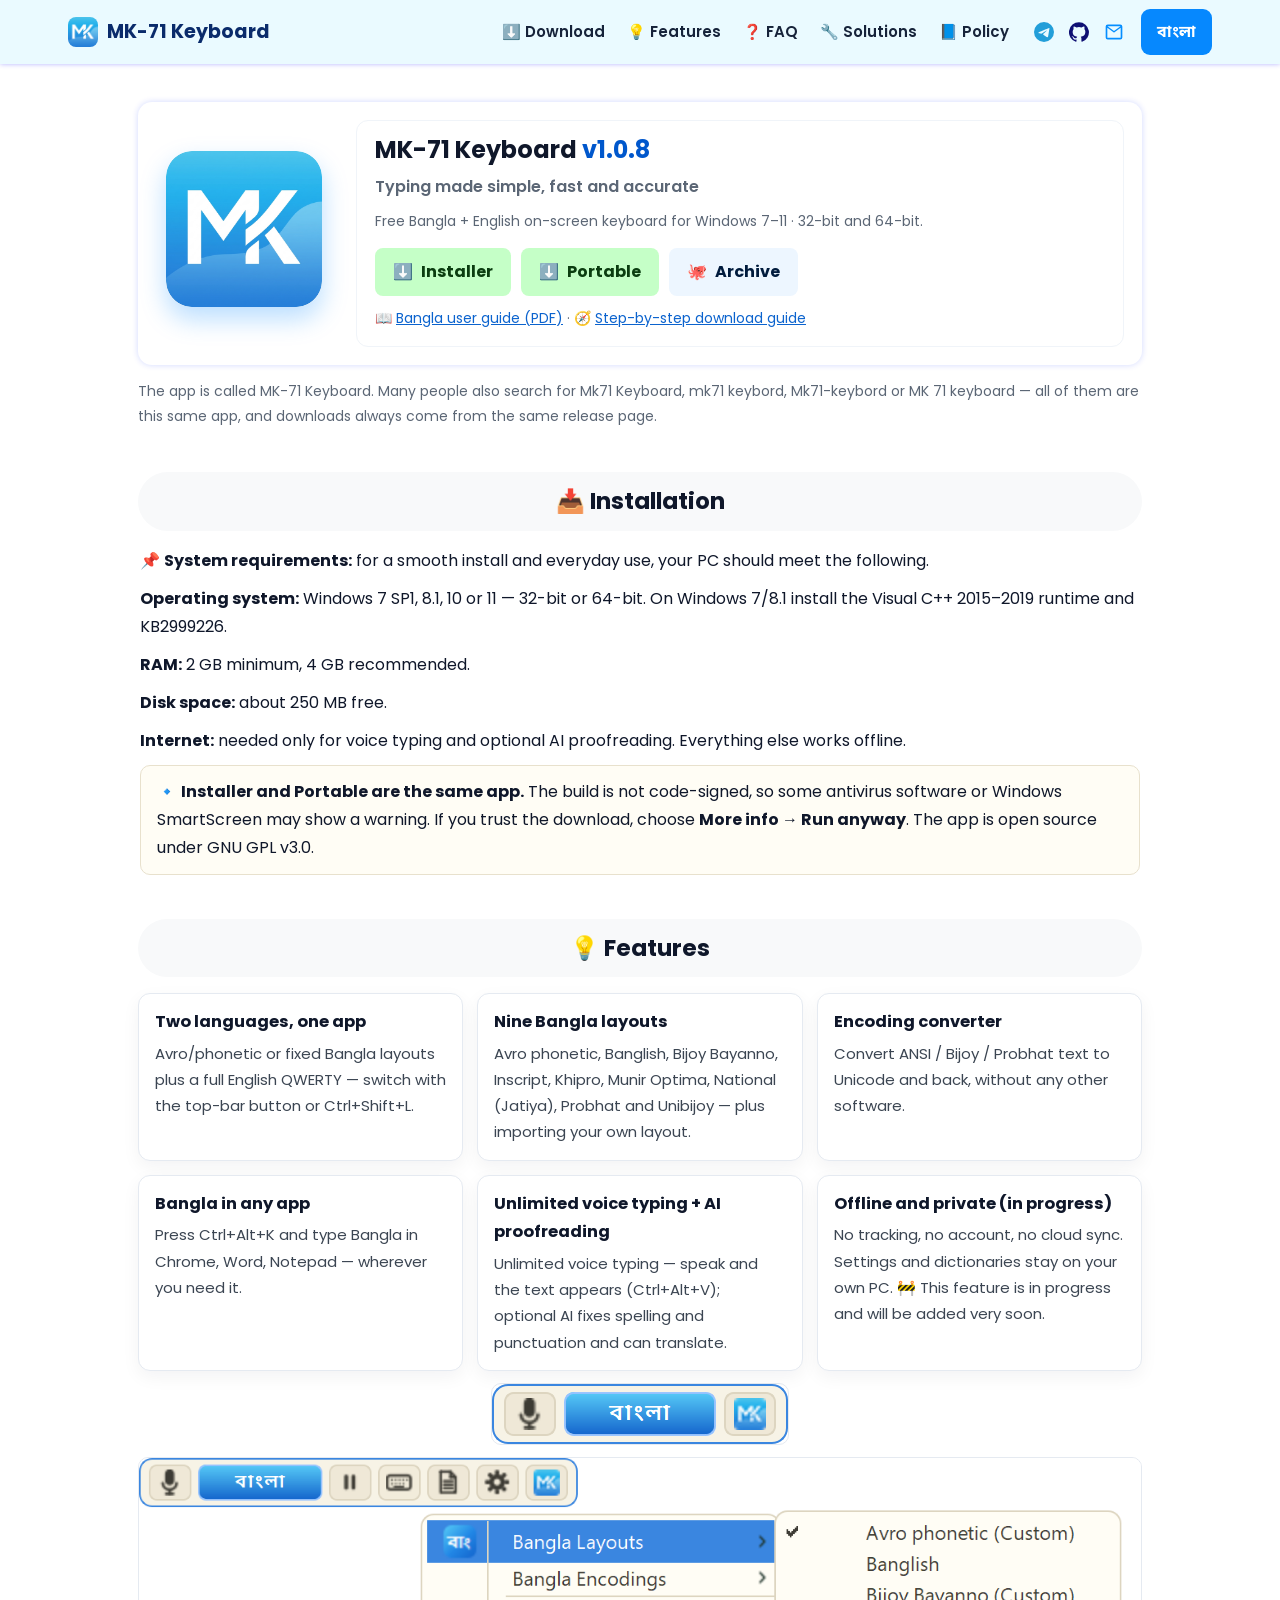
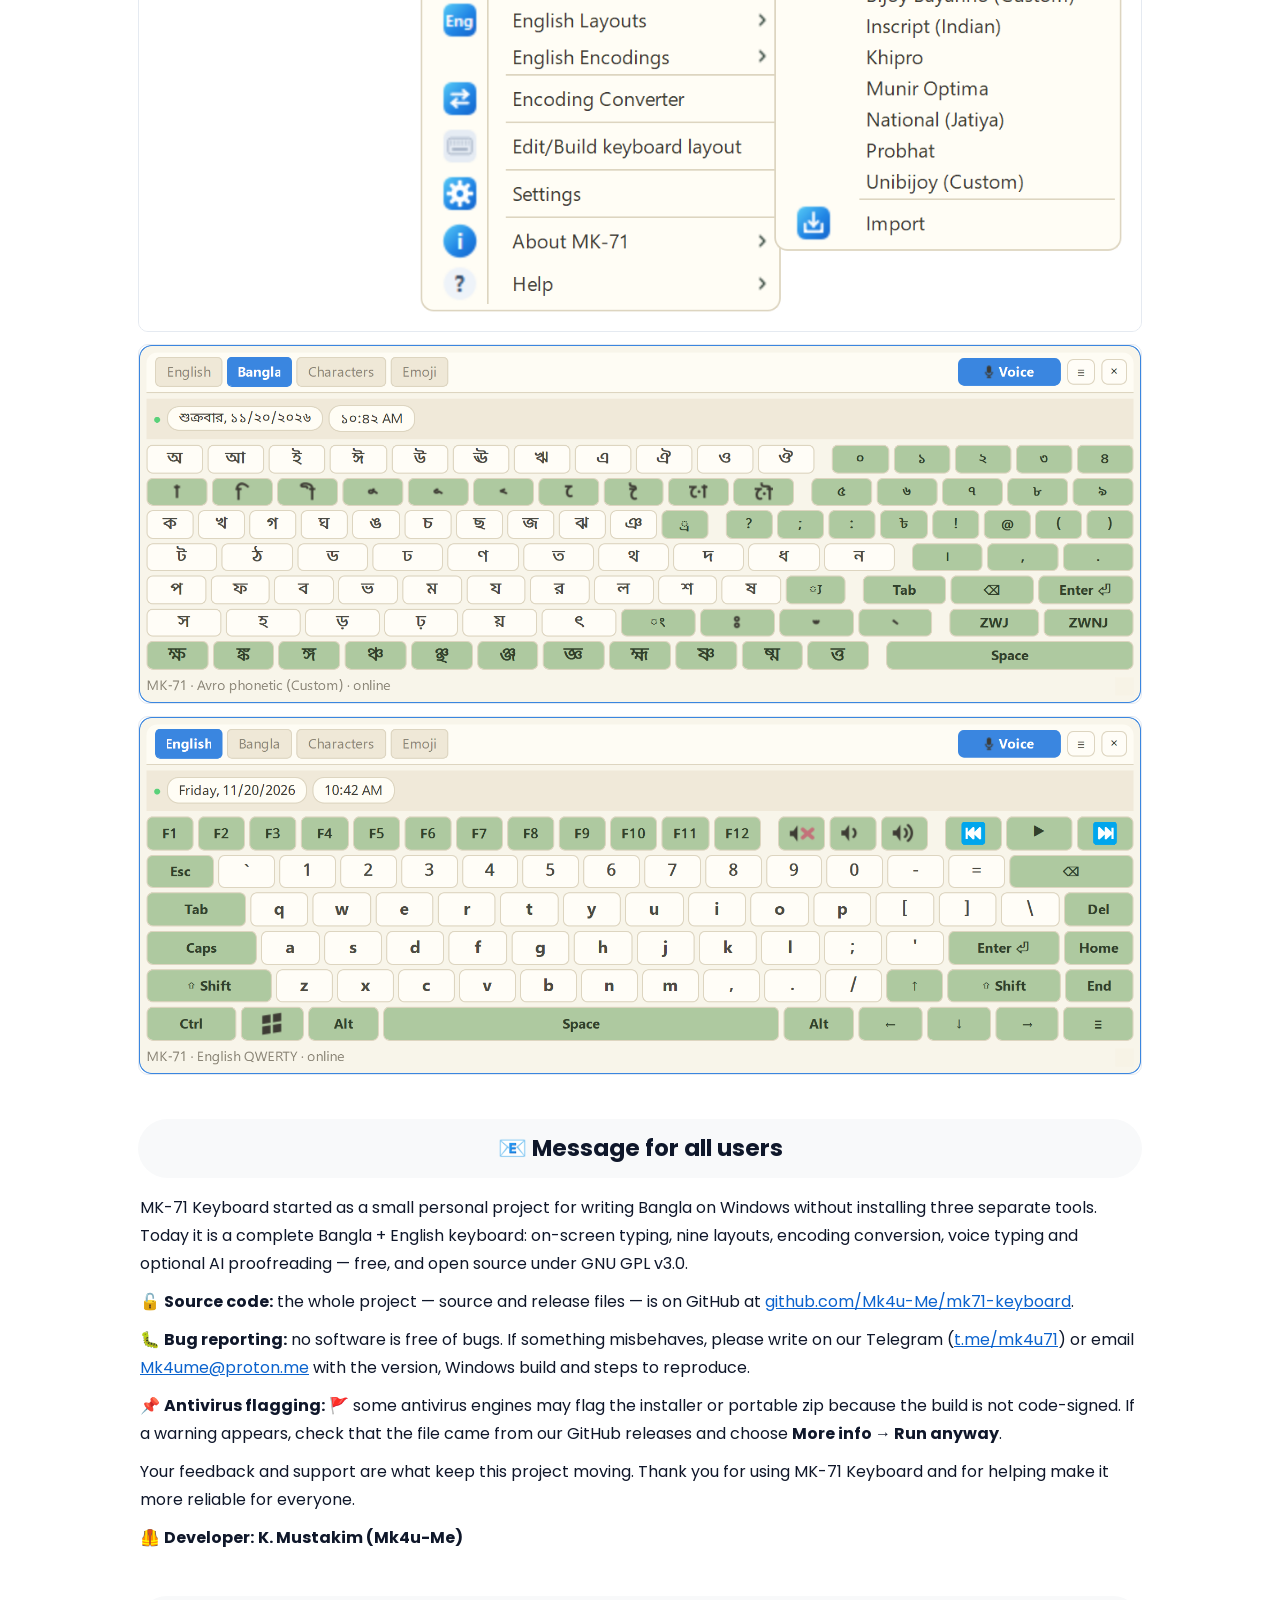
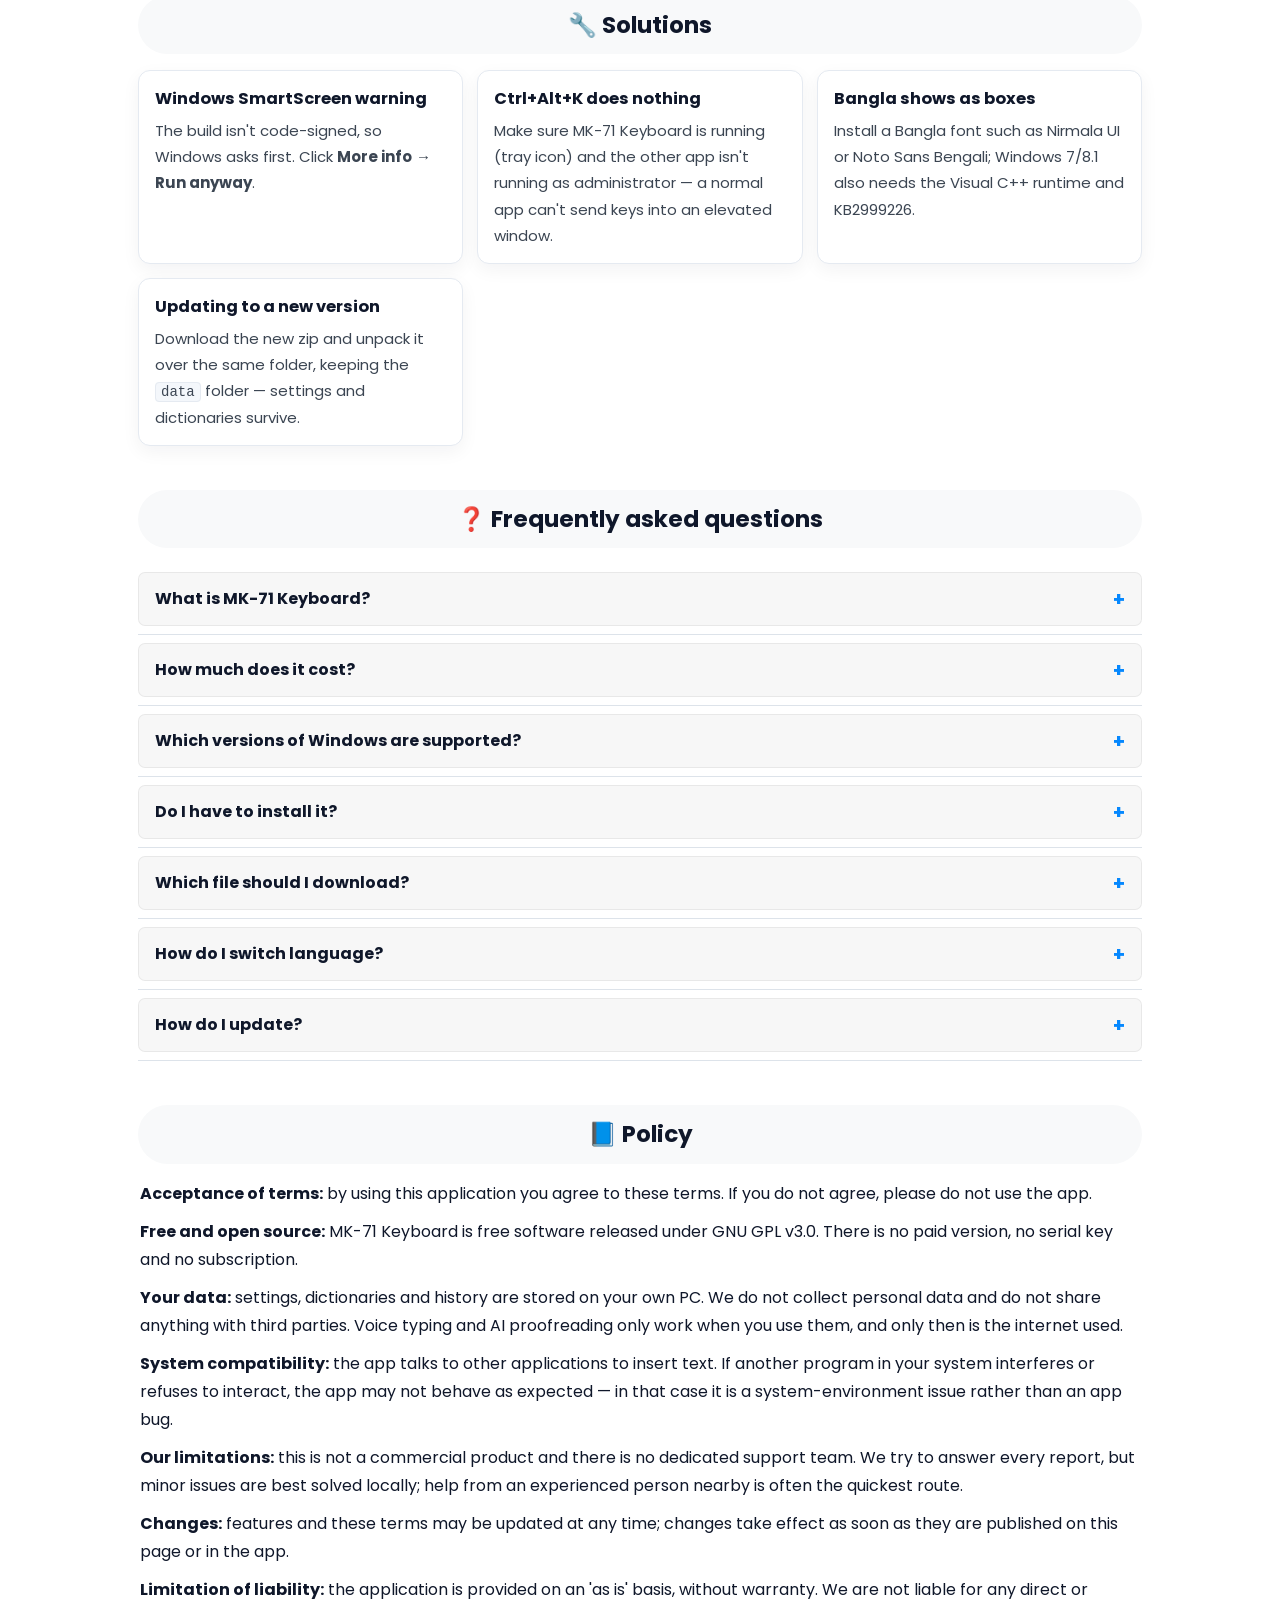
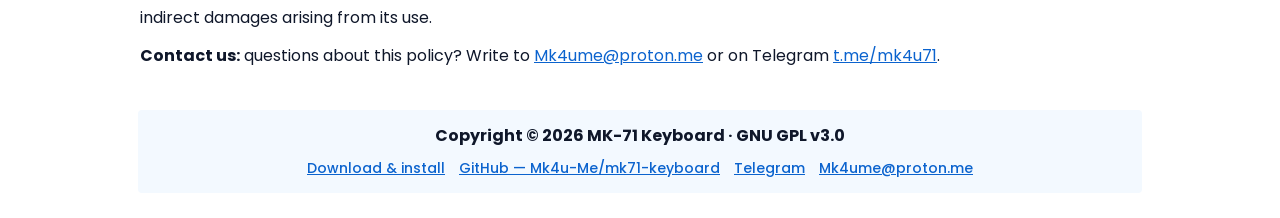
==== docs/index.html @ 76ce0dd8 "Show the slim top bar among the feature screenshots. It is the first thing the app puts on the deskt" ====
<!DOCTYPE html>
<html lang="bn">
<head>
<meta charset="utf-8">
<script>document.documentElement.classList.add("lang-loading");</script>
<meta name="viewport" content="width=device-width, initial-scale=1">
<title>MK-71 Keyboard — বাংলা ও English ভয়েস টাইপিং কিবোর্ড (Windows) | Mk71 Keyboard</title>
<meta name="description" content="MK-71 Keyboard (Mk71 Keyboard / mk71 keyboard) — Windows 7–11-এর জন্য বাংলা ও English অন-স্ক্রিন কিবোর্ড। Avro, বিজয় ৫২, Probhat, Unibijoy লেআউট, এনকোডিং কনভার্টার, ভয়েস টাইপিং ও ঐচ্ছিক AI প্রুফরিডিং। ফ্রি ডাউনলোড (64-bit ও 32-bit)।">
<meta name="keywords" content="MK-71 Keyboard, Mk71 Keyboard, mk71 keyboard, mk71-keybord, Mk71-keybord, mk71 keybord, MK 71 keyboard, বাংলা কিবোর্ড, Bangla keyboard for Windows, Bengali keyboard, Avro keyboard alternative, Bijoy 52, অভ্র কিবোর্ড, বিজয় ৫২, on-screen keyboard, ভয়েস টাইপিং">
<meta name="robots" content="index,follow,max-image-preview:large">
<meta name="google-site-verification" content="6675398ffe9e28ad">
<link rel="canonical" href="https://mk4u-me.github.io/mk71-keyboard/">
<link rel="icon" href="https://mk4u-me.github.io/mk71-keyboard/favicon.ico" sizes="any">
<link rel="icon" type="image/png" sizes="48x48" href="https://mk4u-me.github.io/mk71-keyboard/img/favicon-48.png">
<link rel="icon" type="image/png" sizes="96x96" href="https://mk4u-me.github.io/mk71-keyboard/img/favicon-96.png">
<link rel="icon" type="image/png" sizes="192x192" href="https://mk4u-me.github.io/mk71-keyboard/img/favicon-192.png">
<link rel="apple-touch-icon" href="https://mk4u-me.github.io/mk71-keyboard/img/favicon-192.png">
<meta name="twitter:card" content="summary_large_image">
<meta name="twitter:title" content="MK-71 Keyboard — বাংলা ও English ভয়েস টাইপিং কিবোর্ড (Windows)">
<meta name="twitter:description" content="Windows-এর জন্য ফ্রি বাংলা কিবোর্ড: Avro/বিজয় লেআউট, এনকোডিং কনভার্টার, ভয়েস টাইপিং।">
<meta name="twitter:image" content="https://mk4u-me.github.io/mk71-keyboard/screenshots/keyboard-bangla.png">
<meta property="og:type" content="website">
<meta property="og:site_name" content="MK-71 Keyboard">
<meta property="og:title" content="MK-71 Keyboard — বাংলা ও English ভয়েস টাইপিং কিবোর্ড (Windows)">
<meta property="og:description" content="Windows-এর জন্য বাংলা ও English কিবোর্ড: Avro/বিজয় লেআউট, এনকোডিং কনভার্টার, ভয়েস টাইপিং, AI প্রুফরিডিং। ফ্রি ডাউনলোড।">
<meta property="og:url" content="https://mk4u-me.github.io/mk71-keyboard/">
<meta property="og:image" content="https://mk4u-me.github.io/mk71-keyboard/screenshots/keyboard-bangla.png">
<script type="application/ld+json">
{
  "@context": "https://schema.org",
  "@type": "SoftwareApplication",
  "name": "MK-71 Keyboard",
  "alternateName": ["Mk71 Keyboard", "MK71 Keyboard", "MK 71 Keyboard", "mk71 keyboard", "mk71-keybord", "MK71 কিবোর্ড"],
  "applicationCategory": "UtilitiesApplication",
  "operatingSystem": "Windows 7, Windows 8.1, Windows 10, Windows 11",
  "description": "বাংলা ও English on-screen keyboard for Windows with phonetic and fixed Bangla layouts, encoding converter, voice typing and optional AI proofreading.",
  "url": "https://mk4u-me.github.io/mk71-keyboard/",
  "downloadUrl": "https://github.com/Mk4u-Me/mk71-keyboard/releases/latest",
  "softwareVersion": "1.0.8",
  "offers": { "@type": "Offer", "price": "0", "priceCurrency": "BDT" },
  "publisher": { "@type": "Organization", "name": "MK-71", "url": "https://github.com/Mk4u-Me" },
  "codeRepository": "https://github.com/Mk4u-Me/mk71-keyboard",
  "sameAs": [
    "https://github.com/Mk4u-Me/mk71-keyboard",
    "https://github.com/Mk4u-Me",
    "https://t.me/mk4u71"
  ],
  "screenshot": "https://mk4u-me.github.io/mk71-keyboard/screenshots/keyboard-bangla.png"
}
</script>
<script type="application/ld+json">
{
  "@context": "https://schema.org",
  "@type": "FAQPage",
  "mainEntity": [
    {
      "@type": "Question",
      "name": "Mk71 Keyboard কী?",
      "acceptedAnswer": { "@type": "Answer", "text": "Mk71 Keyboard (MK-71 Keyboard) হলো Windows-এর জন্য একটি ফ্রি বাংলা ও English কিবোর্ড অ্যাপ — অন-স্ক্রিন কিবোর্ড, ভয়েস টাইপিং, ANSI/Bijoy এনকোডিং কনভার্টার আর ঐচ্ছিক AI প্রুফরিডিং একসাথে।" }
    },
    {
      "@type": "Question",
      "name": "MK-71 Keyboard কি ফ্রি?",
      "acceptedAnswer": { "@type": "Answer", "text": "হ্যাঁ, সম্পূর্ণ ফ্রি ও ওপেন সোর্স (GNU GPL v3.0)। অ্যাক্টিভেশন, লাইসেন্স কি বা সাবস্ক্রিপশন নেই।" }
    },
    {
      "@type": "Question",
      "name": "কোন Windows-এ চলে?",
      "acceptedAnswer": { "@type": "Answer", "text": "Windows 7 SP1, 8.1, 10 ও 11 — ৩২-বিট ও ৬৪-বিট দুটোতেই।" }
    },
    {
      "@type": "Question",
      "name": "ইনস্টল করতে হবে?",
      "acceptedAnswer": { "@type": "Answer", "text": "না। পোর্টেবল জিপ আনজিপ করে MK-71 Keyboard.exe চালালেই হয়; চাইলে ইনস্টলারও আছে।" }
    },
    {
      "@type": "Question",
      "name": "কোন ফাইল নামাবো?",
      "acceptedAnswer": { "@type": "Answer", "text": "৬৪-বিট Windows-এর জন্য Windows_x64_Portable.zip, পুরোনো ৩২-বিট Windows 7/8.1-এর জন্য Windows_x32_Portable.zip। সেটআপ উইজার্ড চাইলে Windows_x64_Installer.zip বা Windows_x32_Installer.zip।" }
    },
    {
      "@type": "Question",
      "name": "ভাষা কীভাবে বদলাবো?",
      "acceptedAnswer": { "@type": "Answer", "text": "টপ বারের বাংলা/English বাটন, অথবা Ctrl+Shift+L। অন্য যেকোনো অ্যাপে বাংলা লিখতে Ctrl+Alt+K।" }
    }
  ]
}
</script>
<link rel="preconnect" href="https://fonts.googleapis.com">
<link rel="preconnect" href="https://fonts.gstatic.com" crossorigin>
<link href="https://fonts.googleapis.com/css2?family=Poppins:wght@400;500;600;700&family=Noto+Sans+Bengali:wght@400;600;700&display=swap" rel="stylesheet">
<link rel="stylesheet" href="style.css">
</head>
<body>

<nav class="nav">
  <div class="bar">
    <a class="brand" href="index.html"><img src="img/icon.png" alt="MK-71 Keyboard" width="30" height="30"><strong>MK-71 Keyboard</strong></a>
    <button class="nav-toggle" id="navToggle" type="button" aria-label="মেনু" aria-controls="navLinks" aria-expanded="false">
      <svg viewBox="0 0 24 24" aria-hidden="true"><path d="M3 6h18v2H3V6zm0 5h18v2H3v-2zm0 5h18v2H3v-2z"/></svg>
    </button>
    <ul class="nav-links" id="navLinks">
      <li><a href="download.html" data-en="⬇️ Download">⬇️ ডাউনলোড</a></li>
      <li><a href="#features" data-en="💡 Features">💡 ফিচার</a></li>
      <li><a href="#faq" data-en="❓ FAQ">❓ প্রশ্ন</a></li>
      <li><a href="#solutions" data-en="🔧 Solutions">🔧 সমাধান</a></li>
      <li><a href="#policy" data-en="📘 Policy">📘 নীতি</a></li>
      <li class="socials">
        <a href="https://t.me/mk4u71" target="_blank" rel="noopener" aria-label="Telegram" title="Telegram"><svg viewBox="0 0 24 24" style="fill:#229ED9" aria-hidden="true"><path d="M12 0a12 12 0 1 0 0 24 12 12 0 0 0 0-24zm5.9 7.2c.1 0 .3 0 .5.2.2.1.2.3.2.5l-.2.5-1.4 8.6c-.2.9-.5 1.2-.8 1.2-.7.1-1.2-.5-1.9-.9-1.1-.7-1.7-1.1-2.7-1.8-1.2-.8-.4-1.2.3-1.9.2-.2 3.2-3 3.3-3.2v-.2c0-.1-.2-.1-.2 0-.1 0-1.8 1.1-5.1 3.3-.5.3-.9.5-1.3.5-.4 0-1.3-.2-1.9-.4-.8-.2-1.4-.4-1.3-.8 0-.2.3-.4.9-.7 3.5-1.5 5.8-2.5 7-3 3.3-1.4 4-1.6 4.5-1.6z"/></svg></a>
        <a href="https://github.com/Mk4u-Me/mk71-keyboard" target="_blank" rel="noopener" aria-label="GitHub" title="GitHub"><svg viewBox="0 0 24 24" style="fill:#0e0f73" aria-hidden="true"><path d="M12 .3a12 12 0 0 0-3.8 23.4c.6.1.8-.3.8-.6v-2c-3.3.7-4-1.6-4-1.6-.5-1.4-1.3-1.8-1.3-1.8-1.1-.7.1-.7.1-.7 1.2.1 1.8 1.2 1.8 1.2 1.1 1.8 2.8 1.3 3.5 1 .1-.8.4-1.3.8-1.6-2.7-.3-5.5-1.3-5.5-5.9 0-1.3.5-2.4 1.2-3.2-.1-.3-.5-1.5.1-3.2 0 0 1-.3 3.3 1.2a11.5 11.5 0 0 1 6 0c2.3-1.5 3.3-1.2 3.3-1.2.6 1.7.2 2.9.1 3.2.8.8 1.2 1.9 1.2 3.2 0 4.6-2.8 5.6-5.5 5.9.4.4.8 1.1.8 2.2v3.3c0 .3.2.7.8.6A12 12 0 0 0 12 .3z"/></svg></a>
        <a href="mailto:Mk4ume@proton.me" aria-label="Email" title="Email"><svg viewBox="0 0 24 24" style="fill:#068eff" aria-hidden="true"><path d="M2 5.5A2.5 2.5 0 0 1 4.5 3h15A2.5 2.5 0 0 1 22 5.5v13a2.5 2.5 0 0 1-2.5 2.5h-15A2.5 2.5 0 0 1 2 18.5v-13zm2.2-.5 7.8 5.8L19.8 5H4.2zM20 6.9l-7.4 5.5a1 1 0 0 1-1.2 0L4 6.9v11.6c0 .3.2.5.5.5h15c.3 0 .5-.2.5-.5V6.9z"/></svg></a>
      </li>
      <li><button class="pill" id="langBtn" type="button">English</button></li>
    </ul>
  </div>
</nav>

<main class="wrap">

  <section class="hero">
    <div class="hero-logo">
      <a href="MK-71%20Keyboard%20-%20User%20Guide.pdf" target="_blank" rel="noopener" title="বাংলা ইউজার গাইড (PDF)">
        <img src="img/icon.png" alt="MK-71 Keyboard আইকন" width="156" height="156">
      </a>
    </div>
    <div class="card">
      <h1>MK-71 Keyboard <span class="ver">v1.0.8</span></h1>
      <p class="tagline" data-en="Typing made simple, fast and accurate">টাইপিং হোক সহজ, দ্রুত আর নির্ভুল</p>
      <p class="mini" data-en="Free Bangla + English on-screen keyboard for Windows 7–11 · 32-bit and 64-bit.">Windows ৭–১১-এর জন্য ফ্রি বাংলা + English অন-স্ক্রিন কিবোর্ড · ৩২ ও ৬৪-বিট।</p>
      <div class="btns">
        <button class="btn btn-installer" type="button" data-open-modal>⬇️ <strong>Installer</strong></button>
        <button class="btn btn-installer" type="button" data-open-modal>⬇️ <strong>Portable</strong></button>
        <a class="btn btn-blue" href="https://github.com/Mk4u-Me/mk71-keyboard/releases" target="_blank" rel="noopener">🐙 <strong>Archive</strong></a>
      </div>
      <p class="mini" data-en="📖 <a href='MK-71%20Keyboard%20-%20User%20Guide.pdf' target='_blank' rel='noopener'>Bangla user guide (PDF)</a> · 🧭 <a href='download.html'>Step-by-step download guide</a>">📖 <a href="MK-71%20Keyboard%20-%20User%20Guide.pdf" target="_blank" rel="noopener">বাংলা ইউজার গাইড (PDF)</a> · 🧭 <a href="download.html">ধাপে ধাপে ডাউনলোড গাইড</a></p>
    </div>
  </section>

  <p class="mini" style="margin-top:14px" data-en="The app is called MK-71 Keyboard. Many people also search for Mk71 Keyboard, mk71 keybord, Mk71-keybord or MK 71 keyboard — all of them are this same app, and downloads always come from the same release page.">অ্যাপটির পুরো নাম <b>MK-71 Keyboard</b>। অনেকে এটাকে <b>Mk71 Keyboard</b>, <b>mk71 keybord</b>, <b>Mk71-keybord</b> বা <b>MK 71 keyboard</b> লিখেও খোঁজেন — সবগুলোই এই একই অ্যাপ, আর ডাউনলোড সবসময় একই রিলিজ পেজ থেকে হয়।</p>

  <h2 class="sec" id="installation" data-en="📥 Installation">📥 ইনস্টলেশন</h2>
  <div class="body-box">
    <p data-en="📌 <b>System requirements:</b> for a smooth install and everyday use, your PC should meet the following."><b>📌 সিস্টেম চাহিদা:</b> ইনস্টল ও নিত্যদিনের ব্যবহার নির্বিঘ্ন হতে হলে আপনার পিসিতে নিচের বিষয়গুলো থাকা দরকার।</p>
    <p data-en="<b>Operating system:</b> Windows 7 SP1, 8.1, 10 or 11 — 32-bit or 64-bit. On Windows 7/8.1 install the Visual C++ 2015–2019 runtime and KB2999226."><b>অপারেটিং সিস্টেম:</b> Windows 7 SP1, 8.1, 10 বা 11 — ৩২-বিট বা ৬৪-বিট। Windows 7/8.1-এ Visual C++ 2015–2019 runtime আর KB2999226 ইনস্টল থাকতে হবে।</p>
    <p data-en="<b>RAM:</b> 2 GB minimum, 4 GB recommended."><b>র‍্যাম:</b> ন্যূনতম ২ GB, ৪ GB হলে আরও ভালো।</p>
    <p data-en="<b>Disk space:</b> about 250 MB free."><b>ডিস্ক স্পেস:</b> প্রায় ২৫০ MB ফাঁকা জায়গা।</p>
    <p data-en="<b>Internet:</b> needed only for voice typing and optional AI proofreading. Everything else works offline."><b>ইন্টারনেট:</b> শুধু ভয়েস টাইপিং আর ঐচ্ছিক AI প্রুফরিডিং-এ লাগে। বাকি সব ফিচার অফলাইনেই চলে।</p>
    <p class="note" data-en="🔹 <b>Installer and Portable are the same app.</b> The build is not code-signed, so some antivirus software or Windows SmartScreen may show a warning. If you trust the download, choose <b>More info → Run anyway</b>. The app is open source under GNU GPL v3.0.">🔹 <b>ইনস্টলার আর পোর্টেবল — দুটোই একই অ্যাপ।</b> বিল্ডটি কোড-সাইন করা নয়, তাই কিছু অ্যান্টিভাইরাস বা Windows SmartScreen সতর্কতা দেখাতে পারে। ফাইলটি বিশ্বাসযোগ্য মনে হলে <b>More info → Run anyway</b> চাপুন। অ্যাপটি GNU GPL v3.0 লাইসেন্সে ওপেন সোর্স।</p>
  </div>

  <h2 class="sec" id="features" data-en="💡 Features">💡 ফিচার</h2>
  <div class="grid">
    <div class="tile">
      <h3 data-en="Two languages, one app">দুটো ভাষা, এক অ্যাপ</h3>
      <p data-en="Avro/phonetic or fixed Bangla layouts plus a full English QWERTY — switch with the top-bar button or Ctrl+Shift+L.">Avro/ফোনেটিক বা ফিক্সড বাংলা লেআউট, সাথে পূর্ণ English QWERTY — টপ বারের বাটন বা Ctrl+Shift+L দিয়ে বদলান।</p>
    </div>
    <div class="tile">
      <h3 data-en="Nine Bangla layouts">৯টি বাংলা লেআউট</h3>
      <p data-en="Avro phonetic, Banglish, Bijoy Bayanno, Inscript, Khipro, Munir Optima, National (Jatiya), Probhat and Unibijoy — plus importing your own layout.">Avro phonetic, Banglish, Bijoy Bayanno, Inscript, Khipro, Munir Optima, National (Jatiya), Probhat ও Unibijoy — সাথে নিজের লেআউট Import করার সুবিধা।</p>
    </div>
    <div class="tile">
      <h3 data-en="Encoding converter">এনকোডিং কনভার্টার</h3>
      <p data-en="Convert ANSI / Bijoy / Probhat text to Unicode and back, without any other software.">ANSI / Bijoy / Probhat লেখা Unicode-এ আর Unicode থেকে ফিরিয়ে — আলাদা কোনো সফটওয়্যার ছাড়াই।</p>
    </div>
    <div class="tile">
      <h3 data-en="Bangla in any app">অন্য অ্যাপেও বাংলা</h3>
      <p data-en="Press Ctrl+Alt+K and type Bangla in Chrome, Word, Notepad — wherever you need it.">Ctrl+Alt+K চেপে Chrome, Word, Notepad — যেখানে দরকার সেখানেই বাংলা লিখুন।</p>
    </div>
    <div class="tile">
      <h3 data-en="Unlimited voice typing + AI proofreading">আনলিমিটেড ভয়েস টাইপিং + AI প্রুফরিডিং</h3>
      <p data-en="Unlimited voice typing — speak and the text appears (Ctrl+Alt+V); optional AI fixes spelling and punctuation and can translate.">আনলিমিটেড ভয়েস টাইপিং — মাইকে বলুন, লেখা বসে যাবে (Ctrl+Alt+V); ঐচ্ছিক AI বানান-যতিচিহ্ন ঠিক করে, অনুবাদও করতে পারে।</p>
    </div>
    <div class="tile">
      <h3 data-en="Offline and private (in progress)">অফলাইন ও প্রাইভেট <span class="soon">কাজ চলছে</span></h3>
      <p data-en="No tracking, no account, no cloud sync. Settings and dictionaries stay on your own PC. 🚧 This feature is in progress and will be added very soon.">কোনো ট্র্যাকিং, অ্যাকাউন্ট বা ক্লাউড সিঙ্ক নেই। সেটিংস আর অভিধান আপনার নিজের পিসিতেই থাকে। 🚧 কাজ চলছে — ফিচারটি খুব শীঘ্রই যোগ করা হবে।</p>
    </div>
  </div>

  <div class="shots">
    <img src="screenshots/topbar.png" alt="MK-71 Keyboard-এর টপ বার — মাইক, বাংলা/English বাটন ও MK আইকন" width="296" height="60">
    <img src="screenshots/layouts-menu.png" alt="MK-71 Keyboard — টপ বার ও বাংলা লেআউট মেনু (Avro, Bijoy Bayanno, Probhat, Unibijoy)" width="1224" height="578">
    <img src="screenshots/keyboard-bangla.png" alt="MK-71 Keyboard — বাংলা কিবোর্ড (Avro phonetic লেআউট)" width="1872" height="668">
    <img src="screenshots/keyboard-english.png" alt="MK-71 Keyboard — English QWERTY কিবোর্ড" width="1872" height="668">
  </div>

  <h2 class="sec" id="message" data-en="📧 Message for all users">📧 সব ব্যবহারকারীর জন্য</h2>
  <div class="body-box">
    <p data-en="MK-71 Keyboard started as a small personal project for writing Bangla on Windows without installing three separate tools. Today it is a complete Bangla + English keyboard: on-screen typing, nine layouts, encoding conversion, voice typing and optional AI proofreading — free, and open source under GNU GPL v3.0.">MK-71 Keyboard শুরু হয়েছিল একটা ছোট ব্যক্তিগত প্রয়াস হিসেবে — Windows-এ বাংলা লেখার জন্য তিনটি আলাদা সফটওয়্যার ইনস্টল না করেই কাজ চালানো যায়। আজ এটি একটি পূর্ণ বাংলা + English কিবোর্ড: অন-স্ক্রিন টাইপিং, ৯টি লেআউট, এনকোডিং কনভার্শন, ভয়েস টাইপিং আর ঐচ্ছিক AI প্রুফরিডিং — সম্পূর্ণ ফ্রি এবং GNU GPL v3.0-এ ওপেন সোর্স।</p>
    <p data-en="🔓 <b>Source code:</b> the whole project — source and release files — is on GitHub at <a href='https://github.com/Mk4u-Me/mk71-keyboard'>github.com/Mk4u-Me/mk71-keyboard</a>.">🔓 <b>সোর্স কোড:</b> পুরো প্রজেক্ট — সোর্স আর রিলিজ ফাইলসহ — GitHub-এ আছে <a href="https://github.com/Mk4u-Me/mk71-keyboard">github.com/Mk4u-Me/mk71-keyboard</a>-এ।</p>
    <p data-en="🐛 <b>Bug reporting:</b> no software is free of bugs. If something misbehaves, please write on our Telegram (<a href='https://t.me/mk4u71'>t.me/mk4u71</a>) or email <a href='mailto:Mk4ume@proton.me'>Mk4ume@proton.me</a> with the version, Windows build and steps to reproduce.">🐛 <b>বাগ রিপোর্ট:</b> কোনো সফটওয়্যারই সম্পূর্ণ ত্রুটিমুক্ত নয়। কোনো সমস্যা হলে Telegram (<a href="https://t.me/mk4u71">t.me/mk4u71</a>) বা <a href="mailto:Mk4ume@proton.me">Mk4ume@proton.me</a>-এ ভרסন, Windows বিল্ড আর কীভাবে সমস্যাটি হচ্ছে লিখে জানান।</p>
    <p data-en="📌 <b>Antivirus flagging:</b> 🚩 some antivirus engines may flag the installer or portable zip because the build is not code-signed. If a warning appears, check that the file came from our GitHub releases and choose <b>More info → Run anyway</b>.">📌 <b>অ্যান্টিভাইরাস সতর্কতা:</b> 🚩 বিল্ডটি কোড-সাইন করা না থাকায় কিছু অ্যান্টিভাইরাস ইনস্টলার বা পোর্টেবল জিপ চিহ্নিত করতে পারে। সতর্কতা এলে ফাইলটি আমাদের GitHub রিলিজ থেকে নেওয়া কিনা দেখে নিন, তারপর <b>More info → Run anyway</b> চাপুন।</p>
    <p data-en="Your feedback and support are what keep this project moving. Thank you for using MK-71 Keyboard and for helping make it more reliable for everyone.">আপনার মতামত আর সমর্থনেই এই প্রজেক্ট এগিয়ে চলে। MK-71 Keyboard ব্যবহার করার জন্য আর এটিকে আরও নির্ভরযোগ্য করতে সাহায্য করার জন্য ধন্যবাদ।</p>
    <p data-en="🦺 <b>Developer:</b> <b>K. Mustakim (Mk4u-Me)</b>">🦺 <b>ডেভেলপার:</b> <b>K. Mustakim (Mk4u-Me)</b></p>
  </div>

  <h2 class="sec" id="solutions" data-en="🔧 Solutions">🔧 সমাধান</h2>
  <div class="grid">
    <div class="tile">
      <h3 data-en="Windows SmartScreen warning">Windows SmartScreen সতর্কতা</h3>
      <p data-en="The build isn't code-signed, so Windows asks first. Click <b>More info</b> → <b>Run anyway</b>.">বিল্ডটি কোড-সাইন করা নয়, তাই Windows আগে জিজ্ঞেস করে। <b>More info</b> → <b>Run anyway</b> চাপুন।</p>
    </div>
    <div class="tile">
      <h3 data-en="Ctrl+Alt+K does nothing">Ctrl+Alt+K কাজ করছে না</h3>
      <p data-en="Make sure MK-71 Keyboard is running (tray icon) and the other app isn't running as administrator — a normal app can't send keys into an elevated window.">MK-71 Keyboard চালু আছে কিনা (ট্রে আইকন) দেখুন, আর অন্য অ্যাপটি administrator হিসেবে চলছে কিনা — সাধারণ অ্যাপ elevated উইন্ডোতে কী পাঠাতে পারে না।</p>
    </div>
    <div class="tile">
      <h3 data-en="Bangla shows as boxes">বাংলা অক্ষর বক্স দেখাচ্ছে</h3>
      <p data-en="Install a Bangla font such as Nirmala UI or Noto Sans Bengali; Windows 7/8.1 also needs the Visual C++ runtime and KB2999226.">Nirmala UI বা Noto Sans Bengali-র মতো বাংলা ফন্ট ইনস্টল করুন; Windows 7/8.1-এ Visual C++ runtime আর KB2999226-ও লাগবে।</p>
    </div>
    <div class="tile">
      <h3 data-en="Updating to a new version">নতুন ভার্সনে আপডেট</h3>
      <p data-en="Download the new zip and unpack it over the same folder, keeping the <code>data</code> folder — settings and dictionaries survive.">নতুন জিপ নামিয়ে একই ফোল্ডারে আনজিপ করুন, তবে <code>data</code> ফোল্ডারটি রাখুন — সেটিংস আর অভিধান হারাবে না।</p>
    </div>
  </div>

  <h2 class="sec" id="faq" data-en="❓ Frequently asked questions">❓ প্রশ্ন ও উত্তর</h2>
  <div class="faq">
    <div class="faq-item">
      <button class="faq-q" type="button" aria-expanded="false" data-en="What is MK-71 Keyboard?">MK-71 Keyboard কী?</button>
      <div class="faq-a"><p data-en="A small Windows app for writing Bangla and English: on-screen keyboard, nine Bangla layouts, encoding converter, voice typing and optional AI proofreading — all in one place.">বাংলা ও English লেখার একটি ছোট Windows অ্যাপ — অন-স্ক্রিন কিবোর্ড, ৯টি বাংলা লেআউট, এনকোডিং কনভার্টার, ভয়েস টাইপিং আর ঐচ্ছিক AI প্রুফরিডিং একসাথে।</p></div>
    </div>
    <div class="faq-item">
      <button class="faq-q" type="button" aria-expanded="false" data-en="How much does it cost?">দাম কত?</button>
      <div class="faq-a"><p data-en="Free. There is no activation, licence key or subscription; the source is published under GNU GPL v3.0.">ফ্রি। কোনো অ্যাক্টিভেশন, লাইসেন্স কি বা সাবস্ক্রিপশন নেই; সোর্স GNU GPL v3.0-এ প্রকাশিত।</p></div>
    </div>
    <div class="faq-item">
      <button class="faq-q" type="button" aria-expanded="false" data-en="Which versions of Windows are supported?">কোন Windows-এ চলে?</button>
      <div class="faq-a"><p data-en="Windows 7 SP1, 8.1, 10 and 11, on both 32-bit and 64-bit.">Windows 7 SP1, 8.1, 10 ও 11 — ৩২-বিট ও ৬৪-বিট দুটোতেই।</p></div>
    </div>
    <div class="faq-item">
      <button class="faq-q" type="button" aria-expanded="false" data-en="Do I have to install it?">ইনস্টল করতে হবে?</button>
      <div class="faq-a"><p data-en="No. Unpack the portable zip and run MK-71 Keyboard.exe — settings stay in that folder, so you can even carry it on a USB drive. An installer with Start Menu and uninstall entries is also available.">না। পোর্টেবল জিপ আনজিপ করে MK-71 Keyboard.exe চালালেই হয় — সেটিংস ওই ফোল্ডারেই থাকে, তাই পেনড্রাইভেও নেওয়া যায়। Start Menu ও Uninstall এন্ট্রিসহ ইনস্টলারও আছে।</p></div>
    </div>
    <div class="faq-item">
      <button class="faq-q" type="button" aria-expanded="false" data-en="Which file should I download?">কোন ফাইল নামাবো?</button>
      <div class="faq-a"><p data-en="64-bit Windows 10/11: <code>Windows_x64_Portable.zip</code>. Old 32-bit Windows 7/8.1: <code>Windows_x32_Portable.zip</code>. If you want a setup wizard, take the matching <code>_Installer.zip</code>.">৬৪-বিট Windows 10/11: <code>Windows_x64_Portable.zip</code>। পুরোনো ৩২-বিট Windows 7/8.1: <code>Windows_x32_Portable.zip</code>। সেটআপ উইজার্ড চাইলে সংশ্লিষ্ট <code>_Installer.zip</code>।</p></div>
    </div>
    <div class="faq-item">
      <button class="faq-q" type="button" aria-expanded="false" data-en="How do I switch language?">ভাষা কীভাবে বদলাবো?</button>
      <div class="faq-a"><p data-en="Use the বাংলা/English button in the top bar, or Ctrl+Shift+L. To write Bangla in another app, press Ctrl+Alt+K.">টপ বারের <b>বাংলা/English</b> বাটন, অথবা <b>Ctrl+Shift+L</b>। অন্য অ্যাপে বাংলা লিখতে <b>Ctrl+Alt+K</b>।</p></div>
    </div>
    <div class="faq-item">
      <button class="faq-q" type="button" aria-expanded="false" data-en="How do I update?">আপডেট কীভাবে?</button>
      <div class="faq-a"><p data-en="Download the new release zip and unpack it into the same folder; because settings live in the <code>data</code> folder, nothing is lost.">নতুন রিলিজের জিপটি নামিয়ে একই ফোল্ডারে বসিয়ে দিন — সেটিংস <code>data</code> ফোল্ডারে থাকায় কিছুই হারায় না।</p></div>
    </div>
  </div>

  <h2 class="sec" id="policy" data-en="📘 Policy">📘 নীতি</h2>
  <div class="body-box policy">
    <p data-en="<b>Acceptance of terms:</b> by using this application you agree to these terms. If you do not agree, please do not use the app."><b>শর্তের গ্রহণযোগ্যতা:</b> অ্যাপটি ব্যবহার করলে আপনি এই শর্তগুলো মেনে নিচ্ছেন। সম্মত না হলে অ্যাপটি ব্যবহার করবেন না।</p>
    <p data-en="<b>Free and open source:</b> MK-71 Keyboard is free software released under GNU GPL v3.0. There is no paid version, no serial key and no subscription."><b>ফ্রি ও ওপেন সোর্স:</b> MK-71 Keyboard GNU GPL v3.0-এর অধীনে প্রকাশিত ফ্রি সফটওয়্যার। কোনো পেইড ভার্সন, সিরিয়াল কি বা সাবস্ক্রিপশন নেই।</p>
    <p data-en="<b>Your data:</b> settings, dictionaries and history are stored on your own PC. We do not collect personal data and do not share anything with third parties. Voice typing and AI proofreading only work when you use them, and only then is the internet used."><b>আপনার ডেটা:</b> সেটিংস, অভিধান আর হিস্টোরি আপনার নিজের পিসিতেই থাকে। আমরা ব্যক্তিগত কোনো ডেটা সংগ্রহ করি না, তৃতীয় পক্ষের সাথে শেয়ারও করি না। ভয়েস টাইপিং ও AI প্রুফরিডিং আপনি ব্যবহার করলেই কেবল ইন্টারনেট লাগে।</p>
    <p data-en="<b>System compatibility:</b> the app talks to other applications to insert text. If another program in your system interferes or refuses to interact, the app may not behave as expected — in that case it is a system-environment issue rather than an app bug."><b>সিস্টেম কম্প্যাটিবিলিটি:</b> টেক্সট বসানোর জন্য অ্যাপটি অন্য অ্যাপ্লিকেশনের সাথে যোগাযোগ করে। সিস্টেমের অন্য কোনো প্রোগ্রাম বাধা দিলে বা যোগাযোগে ব্যর্থ হলে অ্যাপ প্রত্যাশামতো কাজ নাও করতে পারে — সেক্ষেত্রে এটি অ্যাপের বাগ নয়, সিস্টেম এনভায়রনমেন্টের সমস্যা।</p>
    <p data-en="<b>Our limitations:</b> this is not a commercial product and there is no dedicated support team. We try to answer every report, but minor issues are best solved locally; help from an experienced person nearby is often the quickest route."><b>আমাদের সীমাবদ্ধতা:</b> এটি বাণিজ্যিক পণ্য নয়, আলাদা সাপোর্ট টিমও নেই। প্রতিটি রিপোর্টের উত্তর দেওয়ার চেষ্টা করি, তবে ছোট সমস্যা নিজে সমাধান করাই ভালো; কাছের অভিজ্ঞ কারও সাহায্য নিলে দ্রুত সমাধান মেলে।</p>
    <p data-en="<b>Changes:</b> features and these terms may be updated at any time; changes take effect as soon as they are published on this page or in the app."><b>পরিবর্তন:</b> ফিচার ও এই শর্ত যেকোনো সময় হালনাগাদ হতে পারে; এই পেজে বা অ্যাপে প্রকাশের সাথে সাথেই সেগুলো কার্যকর হবে।</p>
    <p data-en="<b>Limitation of liability:</b> the application is provided on an 'as is' basis, without warranty. We are not liable for any direct or indirect damages arising from its use."><b>দায়সীমা:</b> অ্যাপটি কোনো ওয়ারেন্টি ছাড়া “যেমন আছে তেমন” ভিত্তিতে দেওয়া হয়। এটি ব্যবহারে কোনো প্রত্যক্ষ বা পরোক্ষ ক্ষতির জন্য আমরা দায়ী নই।</p>
    <p data-en="<b>Contact us:</b> questions about this policy? Write to <a href='mailto:Mk4ume@proton.me'>Mk4ume@proton.me</a> or on Telegram <a href='https://t.me/mk4u71'>t.me/mk4u71</a>."><b>যোগাযোগ:</b> এই নীতি নিয়ে প্রশ্ন থাকলে <a href="mailto:Mk4ume@proton.me">Mk4ume@proton.me</a> বা Telegram <a href="https://t.me/mk4u71">t.me/mk4u71</a>-এ লিখুন।</p>
  </div>

  <footer class="footer">
    Copyright © 2026 MK-71 Keyboard · GNU GPL v3.0
    <div class="links">
      <a href="download.html" data-en="Download &amp; install">ডাউনলোড ও ইনস্টল</a>
      <a href="https://github.com/Mk4u-Me/mk71-keyboard" target="_blank" rel="noopener">GitHub — Mk4u-Me/mk71-keyboard</a>
      <a href="https://t.me/mk4u71" target="_blank" rel="noopener">Telegram</a>
      <a href="mailto:Mk4ume@proton.me">Mk4ume@proton.me</a>
    </div>
  </footer>

</main>

<div class="modal" id="dlModal" role="dialog" aria-modal="true" aria-labelledby="dlTitle">
  <div class="modal-box">
    <h2 id="dlTitle" data-en="Download MK-71 Keyboard">MK-71 Keyboard নামান</h2>
    <p data-en="📢 The Installer and Portable builds are <b>safe to use</b>, but because the build is not code-signed some antivirus software may flag them 🚩. The Portable zip needs no installation — unpack it and run <b>MK-71 Keyboard.exe</b>.">📢 ইনস্টলার ও পোর্টেবল — দুটোই <b>ব্যবহারে নিরাপদ</b>, তবে বিল্ডটি কোড-সাইন করা না থাকায় কিছু অ্যান্টিভাইরাস চিহ্নিত করতে পারে 🚩। পোর্টেবল জিপে ইনস্টল লাগে না — আনজিপ করে <b>MK-71 Keyboard.exe</b> চালালেই হয়।</p>
    <p data-en="🔵 Always download from this page or the official GitHub release; files from other sources may be modified.">🔵 সবসময় এই পেজ বা অফিসিয়াল GitHub রিলিজ থেকেই নামান; অন্য উৎসের ফাইল পরিবর্তিত থাকতে পারে।</p>
    <label class="ack"><input type="checkbox" id="dlAck"><span data-en="I've read the note and I want to download.">সতর্কতাটি পড়েছি, আমি নামাতে চাই।</span></label>
    <div class="modal-btns">
      <a class="btn btn-installer dl-link disabled" href="https://github.com/Mk4u-Me/mk71-keyboard/releases/latest/download/Windows_x64_Installer.zip">⬇️ Installer 64-bit</a>
      <a class="btn btn-installer dl-link disabled" href="https://github.com/Mk4u-Me/mk71-keyboard/releases/latest/download/Windows_x32_Installer.zip">⬇️ Installer 32-bit</a>
      <a class="btn btn-blue dl-link disabled" href="https://github.com/Mk4u-Me/mk71-keyboard/releases/latest/download/Windows_x64_Portable.zip">⬇️ Portable 64-bit</a>
      <a class="btn btn-blue dl-link disabled" href="https://github.com/Mk4u-Me/mk71-keyboard/releases/latest/download/Windows_x32_Portable.zip">⬇️ Portable 32-bit</a>
      <button class="btn btn-grey" type="button" data-close data-en="Cancel">বাতিল</button>
    </div>
    <p class="mini" style="margin-top:12px" data-en="Step-by-step help: <a href='download.html'>download &amp; install guide</a>.">ধাপে ধাপে সাহায্য: <a href="download.html">ডাউনলোড ও ইনস্টল গাইড</a>।</p>
  </div>
</div>

<script>
(function () {
  var nav = document.getElementById('navToggle');
  var links = document.getElementById('navLinks');
  nav.addEventListener('click', function () {
    var open = links.classList.toggle('open');
    nav.setAttribute('aria-expanded', open ? 'true' : 'false');
  });
  links.addEventListener('click', function (e) {
    if (e.target.closest('a')) links.classList.remove('open');
  });

  document.querySelectorAll('.faq-q').forEach(function (q) {
    q.addEventListener('click', function () {
      var item = q.parentElement;
      var wasOpen = item.classList.contains('open');
      document.querySelectorAll('.faq-item.open').forEach(function (o) {
        o.classList.remove('open');
        o.querySelector('.faq-q').setAttribute('aria-expanded', 'false');
      });
      if (!wasOpen) {
        item.classList.add('open');
        q.setAttribute('aria-expanded', 'true');
      }
    });
  });

  var modal = document.getElementById('dlModal');
  var ack = document.getElementById('dlAck');
  function syncLinks() {
    modal.querySelectorAll('.dl-link').forEach(function (a) {
      a.classList.toggle('disabled', !ack.checked);
      a.setAttribute('tabindex', ack.checked ? '0' : '-1');
      a.setAttribute('aria-disabled', ack.checked ? 'false' : 'true');
    });
  }
  function openModal() {
    modal.classList.add('open');
    document.body.classList.add('modal-open');
    ack.focus();
  }
  function closeModal() {
    modal.classList.remove('open');
    document.body.classList.remove('modal-open');
  }
  document.querySelectorAll('[data-open-modal]').forEach(function (b) {
    b.addEventListener('click', openModal);
  });
  modal.addEventListener('click', function (e) {
    if (e.target === modal || e.target.closest('[data-close]')) closeModal();
  });
  document.addEventListener('keydown', function (e) {
    if (e.key === 'Escape' && modal.classList.contains('open')) closeModal();
  });
  ack.addEventListener('change', syncLinks);
  syncLinks();

  // English is the page people land on; বাংলা is one click away. The text in
  // the HTML stays Bangla for search results and for browsers without
  // JavaScript, and this swaps it as the page loads.
  var langBtn = document.getElementById('langBtn');
  var lang = 'en';

  function applyLanguage(next) {
    lang = next === 'bn' ? 'bn' : 'en';
    document.documentElement.lang = lang;
    document.querySelectorAll('[data-en]').forEach(function (el) {
      if (!el.dataset.bn) el.dataset.bn = el.innerHTML;
      el.innerHTML = lang === 'en' ? el.dataset.en : el.dataset.bn;
    });
    langBtn.textContent = lang === 'bn' ? 'English' : 'বাংলা';
  }

  function rememberedLanguage() {
    try { return localStorage.getItem('mk71-lang'); } catch (e) { return null; }
  }

  try {
    // A visitor who picked বাংলা stays in Bangla on the next visit.
    applyLanguage(rememberedLanguage() === 'bn' ? 'bn' : 'en');
  } finally {
    document.documentElement.classList.remove('lang-loading');
  }

  langBtn.addEventListener('click', function () {
    applyLanguage(lang === 'bn' ? 'en' : 'bn');
    try { localStorage.setItem('mk71-lang', lang); } catch (e) {}
  });
})();
</script>
</body>
</html>
---- docs/style.css ----
@charset "utf-8";
/* MK-71 Keyboard — site theme */

:root {
  --blue: #0688fe;
  --blue-deep: #0057cc;
  --ink: #0f172a;
  --muted: #5b6675;
  --nav-bg: #eafaff;
  --glow: rgba(0, 43, 255, .18);
  --line: #e5eaf1;
  --pill: #f8f9fa;
  --green: #c5ffc7;
  --green-hover: #a9f8ad;
  --green-ink: #0b3d10;
  --softblue: #edf6ff;
  --softblue-ink: #001b3d;
  --footer: #f3f9ff;
}

* { box-sizing: border-box; }

html { scroll-behavior: smooth; scroll-padding-top: 96px; }

body {
  margin: 0;
  padding-top: 76px;
  color: var(--ink);
  background: #fff;
  font-family: "Poppins", "Nirmala UI", "Noto Sans Bengali", "Segoe UI", sans-serif;
  line-height: 1.75;
  -webkit-text-size-adjust: 100%;
}

body.modal-open { overflow: hidden; }
/* The page is Bangla in the HTML and is swapped to English as it loads:
   hiding it for those few milliseconds stops the Bangla text flashing up. */
html.lang-loading body { visibility: hidden; }
a { color: #0b63ce; }
img { max-width: 100%; height: auto; }

.wrap { max-width: 1040px; margin: 0 auto; padding: 0 18px; }

/* ---------- navbar ---------- */
.nav {
  position: fixed;
  inset: 0 0 auto 0;
  z-index: 60;
  background: var(--nav-bg);
  box-shadow: 0 0 5px rgba(0, 4, 255, .3);
}
.nav .bar {
  max-width: 1180px;
  margin: 0 auto;
  padding: 9px 18px;
  display: flex;
  align-items: center;
  gap: 10px;
  flex-wrap: wrap;
}
.brand {
  display: inline-flex;
  align-items: center;
  gap: 9px;
  text-decoration: none;
  color: #0a2b6b;
  font-size: 19px;
}
.brand img { width: 30px; height: 30px; border-radius: 8px; display: block; }
.nav-toggle {
  display: none;
  margin-left: auto;
  background: #fff;
  border: 1px solid var(--line);
  border-radius: 9px;
  padding: 6px 9px;
  cursor: pointer;
}
.nav-toggle svg { width: 20px; height: 20px; fill: #0a2b6b; display: block; }
.nav-links {
  list-style: none;
  margin: 0 0 0 auto;
  padding: 0;
  display: flex;
  align-items: center;
  gap: 2px;
}
.nav-links a {
  display: inline-flex;
  align-items: center;
  gap: 6px;
  padding: 8px 10px;
  border-radius: 9px;
  color: #16233a;
  font-size: 15px;
  font-weight: 600;
  text-decoration: none;
}
.nav-links a:hover { background: rgba(6, 136, 254, .12); color: var(--blue-deep); }
.nav-links a.active { background: rgba(6, 136, 254, .12); color: var(--blue-deep); }
.socials { display: flex; align-items: center; gap: 1px; margin-left: 6px; }
.socials a { padding: 7px; }
.socials svg { width: 20px; height: 20px; display: block; fill: currentColor; }
.pill {
  margin-left: 8px;
  border: 0;
  border-radius: 9px;
  background: var(--blue);
  color: #fff;
  font: inherit;
  font-weight: 700;
  padding: 9px 16px;
  cursor: pointer;
}
.pill:hover { background: var(--blue-deep); }

/* ---------- hero ---------- */
.hero {
  display: flex;
  align-items: center;
  gap: 24px;
  margin-top: 26px;
  padding: 18px;
  border-radius: 14px;
  box-shadow: 0 0 6px var(--glow);
}
.hero-logo { flex: 0 0 176px; display: flex; justify-content: center; }
.hero-logo img {
  width: 156px;
  height: 156px;
  border-radius: 26px;
  box-shadow: 0 12px 26px rgba(6, 136, 254, .28);
}
.card {
  flex: 1 1 380px;
  border: 1px solid #f0f4f9;
  border-radius: 12px;
  padding: 8px 18px 16px;
}
.card h1 { font-size: 1.5rem; margin: 0 0 2px; }
.card h1 .ver { color: var(--blue-deep); }
.tagline { margin: 0 0 8px; color: var(--muted); font-weight: 600; }
.btns { display: flex; flex-wrap: wrap; gap: 10px; margin: 14px 0 10px; }
.btn {
  display: inline-flex;
  align-items: center;
  gap: 8px;
  border: 0;
  border-radius: 8px;
  padding: 10px 18px;
  font: inherit;
  font-weight: 700;
  text-decoration: none;
  cursor: pointer;
}
.btn-installer { background: var(--green); color: var(--green-ink); }
.btn-installer:hover { background: var(--green-hover); }
.btn-blue { background: var(--softblue); color: var(--softblue-ink); }
.btn-blue:hover { background: #d9ecff; }
.btn.alt { background: #fff; color: var(--blue-deep); border: 1px solid #b9d7f7; }
.btn.alt:hover { background: #f2f8ff; }
.btn-grey { background: #e2e8f0; color: #1f2937; }
.btn-grey:hover { background: #cfd8e3; }
.mini { margin: 0; font-size: 14px; color: var(--muted); }

/* ---------- sections ---------- */
.sec {
  text-align: center;
  background: var(--pill);
  border-radius: 34px;
  padding: 9px 16px;
  margin: 44px 0 16px;
  font-size: 1.45rem;
}
.body-box { padding: 0 2px; }
.body-box p { margin: 10px 0; }

.grid { display: grid; grid-template-columns: repeat(auto-fit, minmax(250px, 1fr)); gap: 14px; }
.tile {
  background: #fff;
  border: 1px solid var(--line);
  border-radius: 12px;
  padding: 14px 16px;
  box-shadow: 0 6px 18px rgba(17, 24, 39, .05);
}
.tile h3 { margin: 0 0 4px; font-size: 1.02rem; }
.tile p { margin: 0; color: #3b4552; font-size: 15px; }
.soon {
  display: inline-block;
  margin-left: 6px;
  padding: 0 8px;
  font-size: 11px;
  font-weight: 700;
  color: #8a5a00;
  background: #fff1cc;
  border: 1px solid #ffd97a;
  border-radius: 999px;
  vertical-align: middle;
  white-space: nowrap;
}

/* ---------- faq ---------- */
.faq { margin-top: 6px; }
.faq-item { border-bottom: 1px solid #dde3ea; padding: 8px 0; }
.faq-q {
  width: 100%;
  display: flex;
  align-items: center;
  justify-content: space-between;
  gap: 12px;
  text-align: left;
  font: inherit;
  font-weight: 700;
  color: var(--ink);
  background: rgba(0, 0, 0, .03);
  border: 1px solid rgba(0, 0, 0, .06);
  border-radius: 7px;
  padding: 12px 16px;
  cursor: pointer;
}
.faq-q:hover { color: var(--blue-deep); }
.faq-q::after { content: "+"; font-size: 19px; line-height: 1; color: var(--blue); }
.faq-item.open .faq-q::after { content: "–"; }
.faq-a { max-height: 0; overflow: hidden; transition: max-height .35s ease; }
.faq-item.open .faq-a { max-height: 560px; }
.faq-a p { margin: 0; padding: 10px 16px 4px; color: #3b4552; }

/* ---------- notes / lists ---------- */
.note { background: #fffdf5; border: 1px solid #e8e1cd; border-radius: 10px; padding: 12px 16px; }
.steps { padding-left: 22px; margin: 10px 0; }
.steps li { margin: 6px 0; }
.policy p { margin: 10px 0; }
table.files { border-collapse: collapse; width: 100%; margin: 10px 0; }
table.files th, table.files td { border: 1px solid var(--line); padding: 9px 11px; text-align: left; vertical-align: top; }
table.files th { background: var(--softblue); }
code {
  background: #f4f7fb;
  border: 1px solid var(--line);
  border-radius: 4px;
  padding: 1px 5px;
  font-size: 14px;
}
/* Screenshots are 2x captures: showing them at their own size keeps the text
   sharp, where stretching them to the column width only added blur. */
.shots img { display: block; width: auto; max-width: 100%; height: auto; border: 1px solid var(--line); border-radius: 10px; margin: 12px auto; }

/* ---------- modal ---------- */
.modal {
  position: fixed;
  inset: 0;
  z-index: 100;
  display: none;
  padding: 18px;
  overflow: auto;
  background: rgba(15, 23, 42, .45);
}
.modal.open { display: block; }
.modal-box {
  max-width: 640px;
  margin: 30px auto;
  background: var(--softblue);
  border-radius: 14px;
  padding: 18px 22px 22px;
  box-shadow: 0 4px 8px rgba(0, 0, 0, .2), 0 6px 20px rgba(0, 0, 0, .19);
}
.modal-box h2 {
  margin: 0 0 14px;
  text-align: center;
  font-size: 1.05rem;
  background: #dbe9ff;
  border-radius: 47px;
  padding: 10px 12px;
}
.modal-box p { margin: 8px 0; }
.ack { display: flex; align-items: flex-start; gap: 9px; margin: 14px 0; cursor: pointer; }
.ack input { width: 18px; height: 18px; margin: 4px 0 0; }
.modal-btns { display: flex; flex-wrap: wrap; gap: 10px; }
.dl-link.disabled { opacity: .45; pointer-events: none; }

/* ---------- footer ---------- */
.footer {
  text-align: center;
  font-weight: 700;
  background: var(--footer);
  border-radius: 4px;
  padding: 12px 16px;
  margin: 40px 0 26px;
}
.footer .links {
  display: flex;
  flex-wrap: wrap;
  gap: 4px 14px;
  justify-content: center;
  margin-top: 6px;
  font-weight: 500;
  font-size: 14px;
}

/* ---------- small screens ---------- */
@media (max-width: 900px) {
  body { padding-top: 68px; }
  .nav-toggle { display: block; }
  .nav-links {
    display: none;
    width: 100%;
    flex-direction: column;
    align-items: stretch;
    gap: 2px;
    margin: 2px 0 0;
    padding: 6px 0 8px;
  }
  .nav-links.open { display: flex; }
  .nav-links a { padding: 10px 12px; }
  .socials { margin-left: 0; padding: 4px 2px; }
  .pill { margin: 6px 0 0; width: 100%; }
  .hero { flex-direction: column; }
  .hero-logo { flex: 0 0 auto; }
  .sec { font-size: 1.25rem; }
}
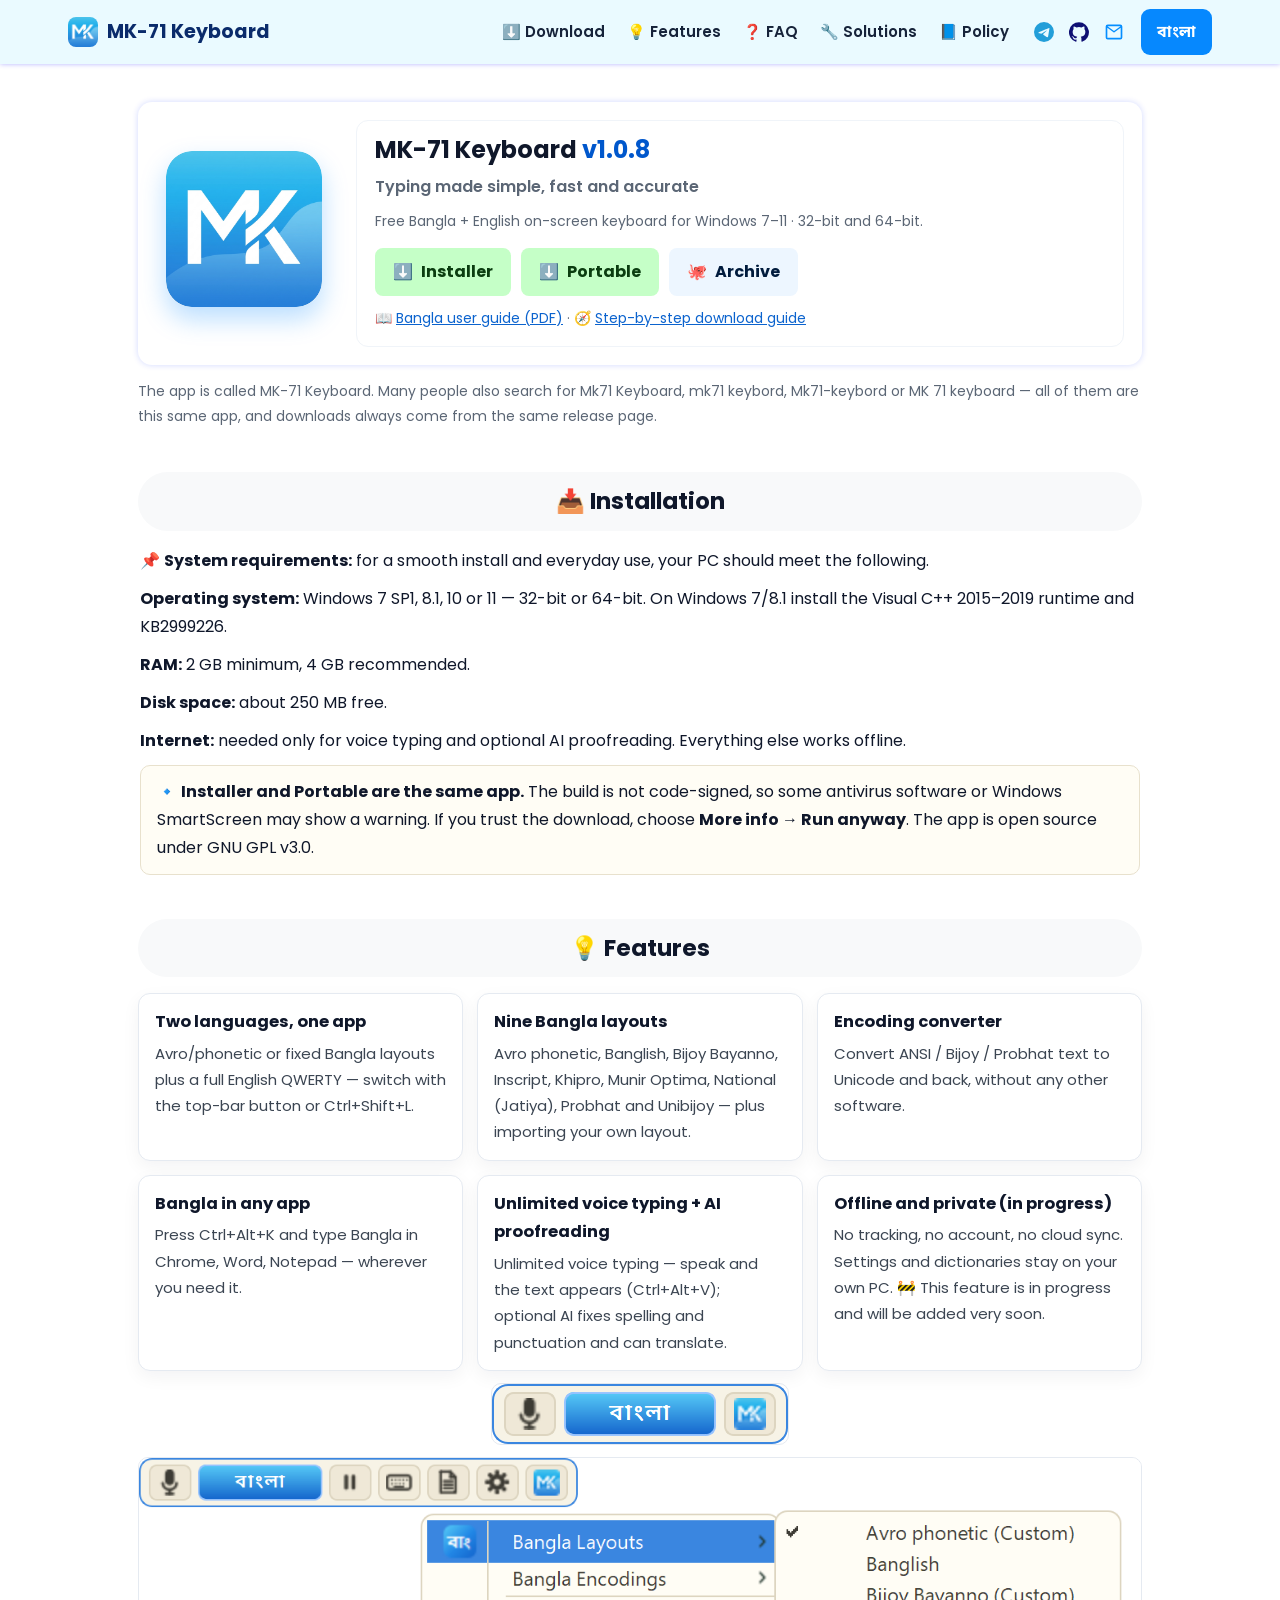
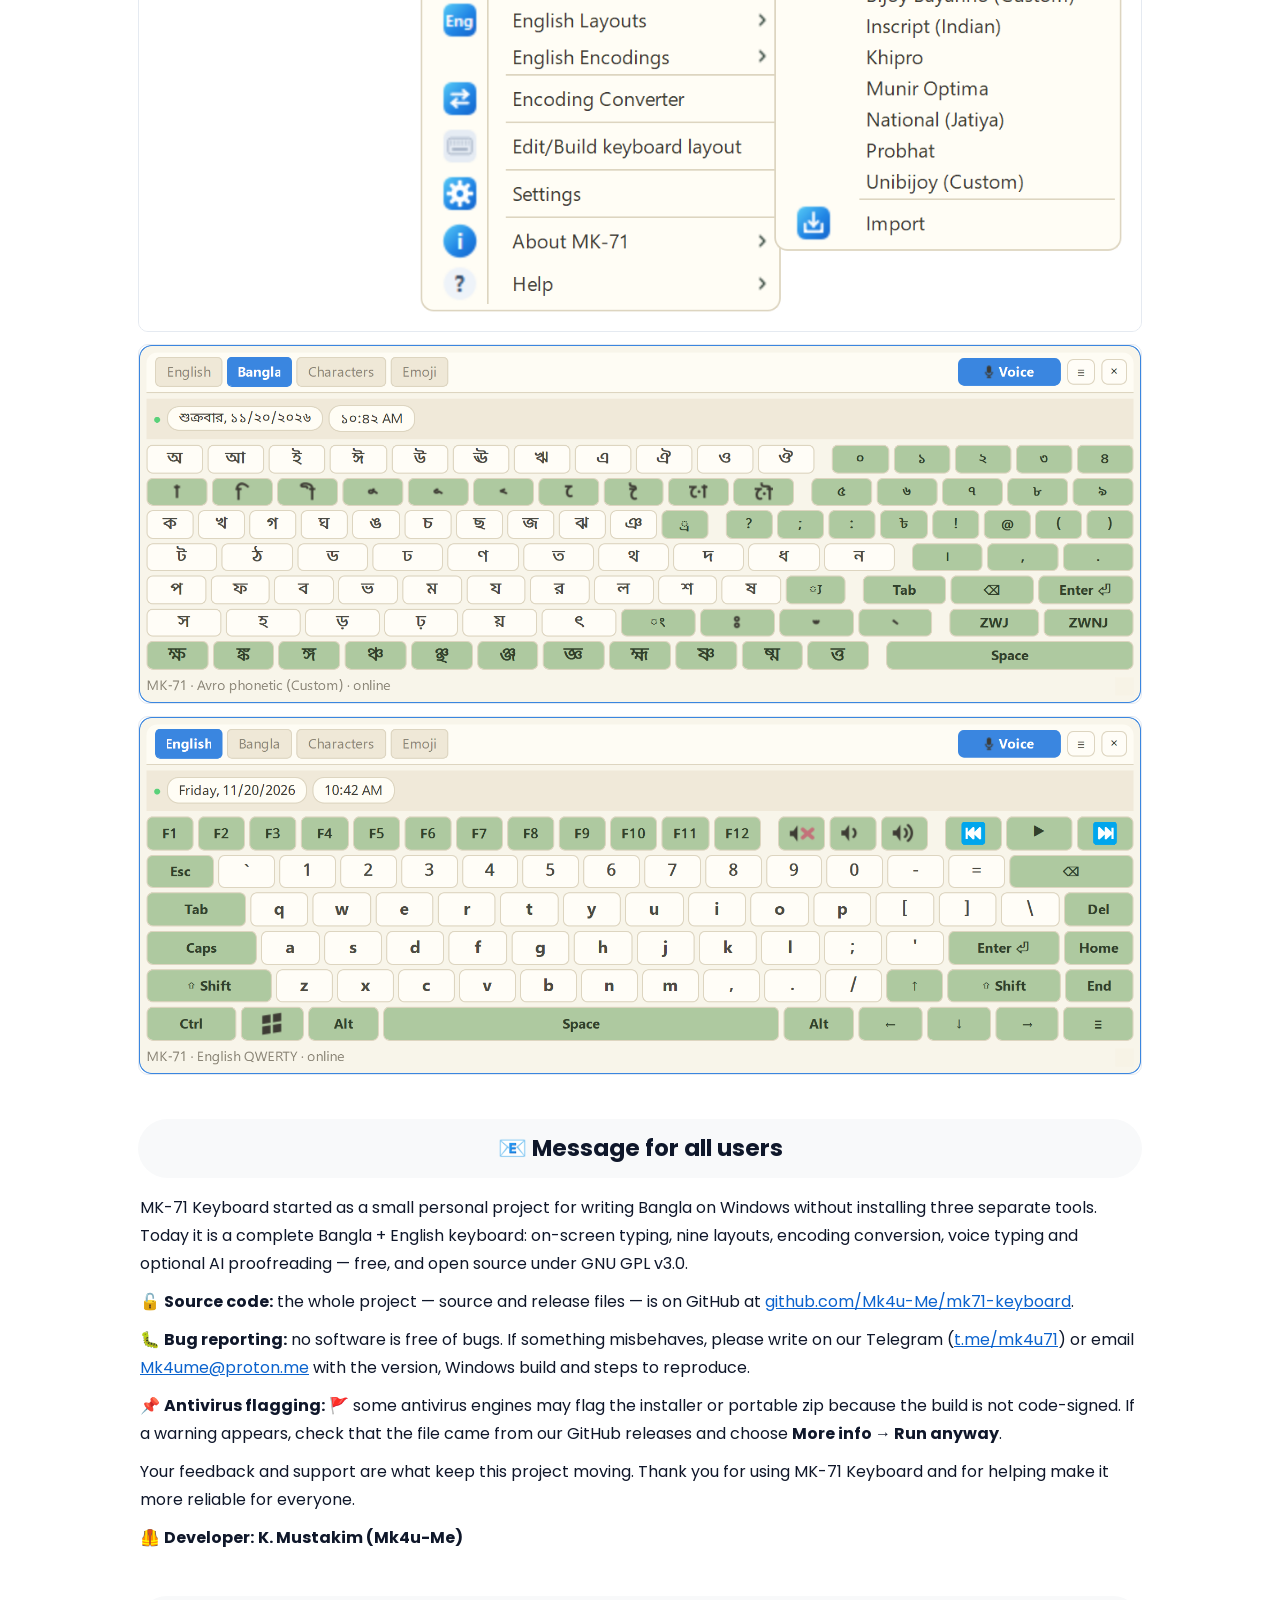
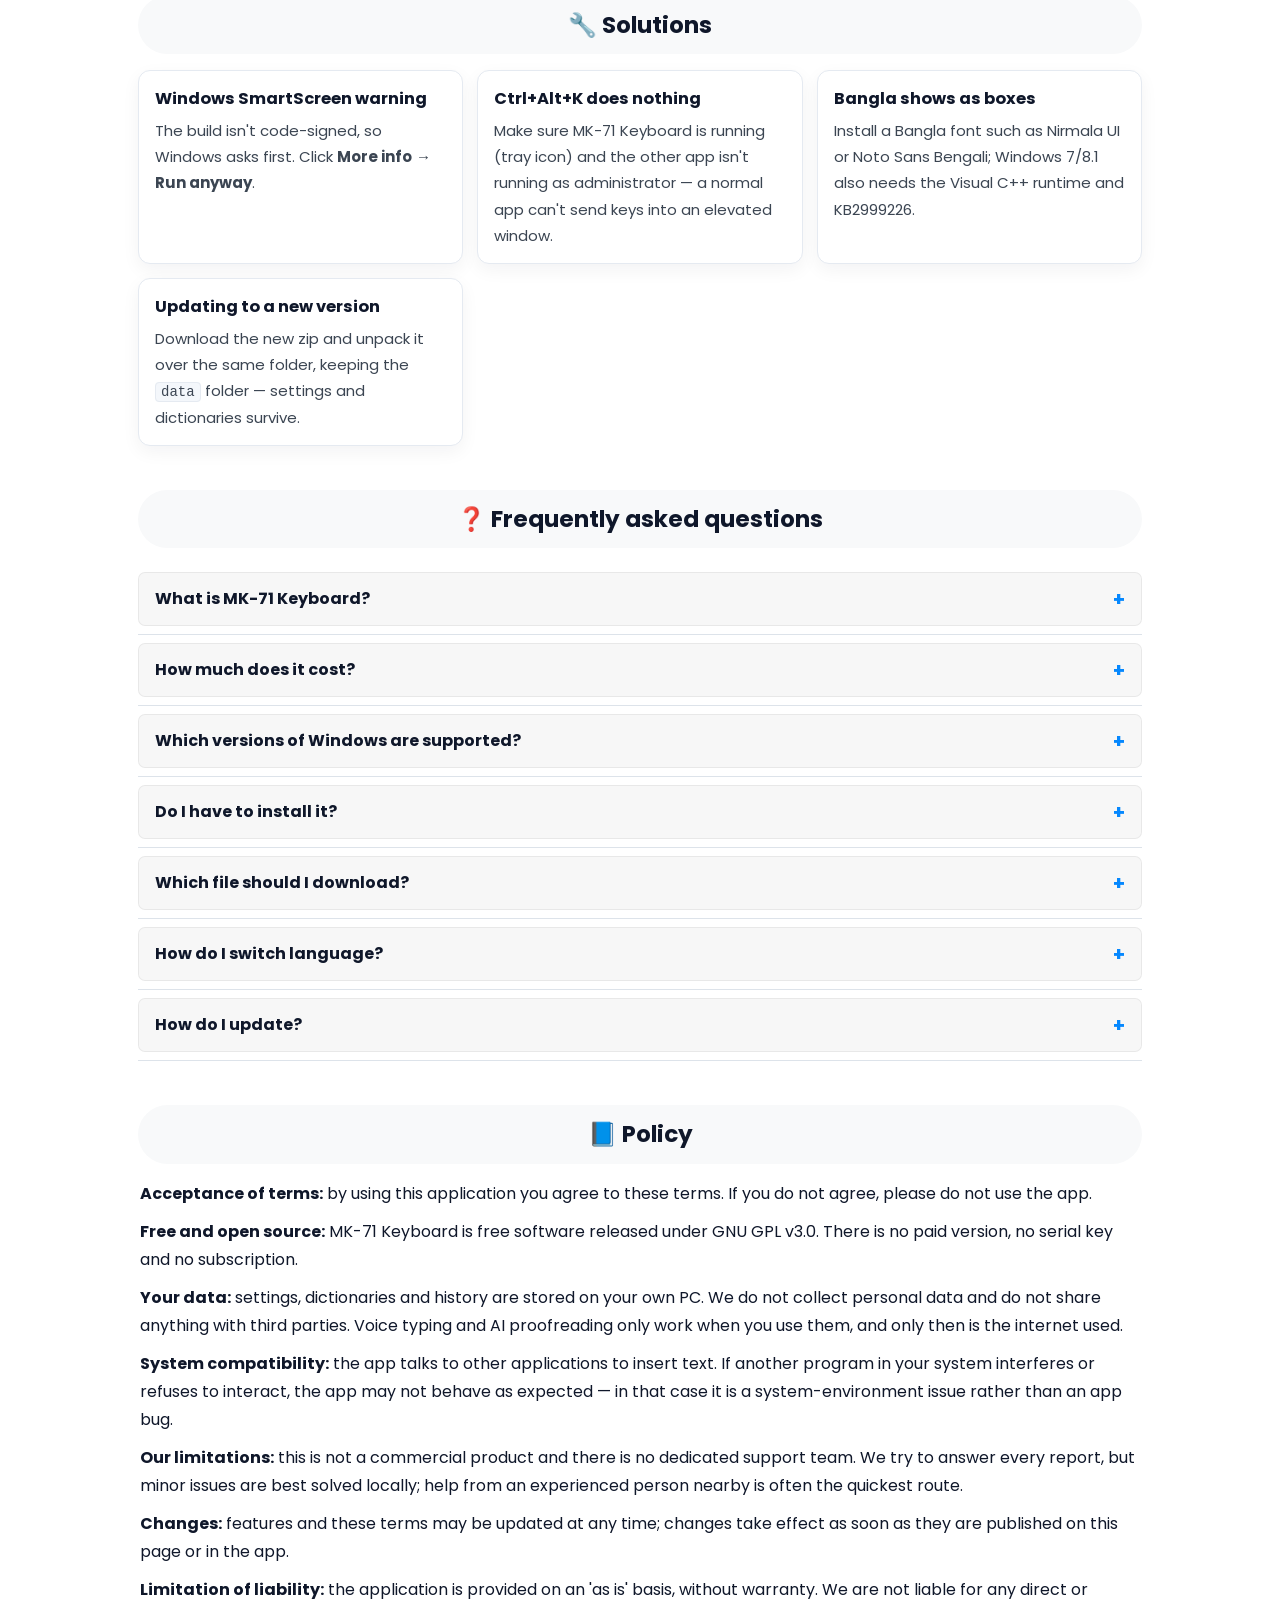
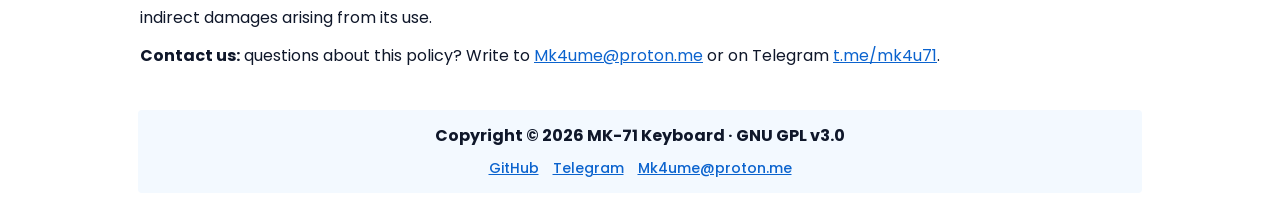
==== commit 7f86e7d3: "Trim the footer back to GitHub, Telegram and email. The download link only repeated the menu entry a" ====
--- a/docs/index.html
+++ b/docs/index.html
@@ -260,8 +260,7 @@
   <footer class="footer">
     Copyright © 2026 MK-71 Keyboard · GNU GPL v3.0
     <div class="links">
-      <a href="download.html" data-en="Download &amp; install">ডাউনলোড ও ইনস্টল</a>
-      <a href="https://github.com/Mk4u-Me/mk71-keyboard" target="_blank" rel="noopener">GitHub — Mk4u-Me/mk71-keyboard</a>
+      <a href="https://github.com/Mk4u-Me/mk71-keyboard" target="_blank" rel="noopener">GitHub</a>
       <a href="https://t.me/mk4u71" target="_blank" rel="noopener">Telegram</a>
       <a href="mailto:Mk4ume@proton.me">Mk4ume@proton.me</a>
     </div>
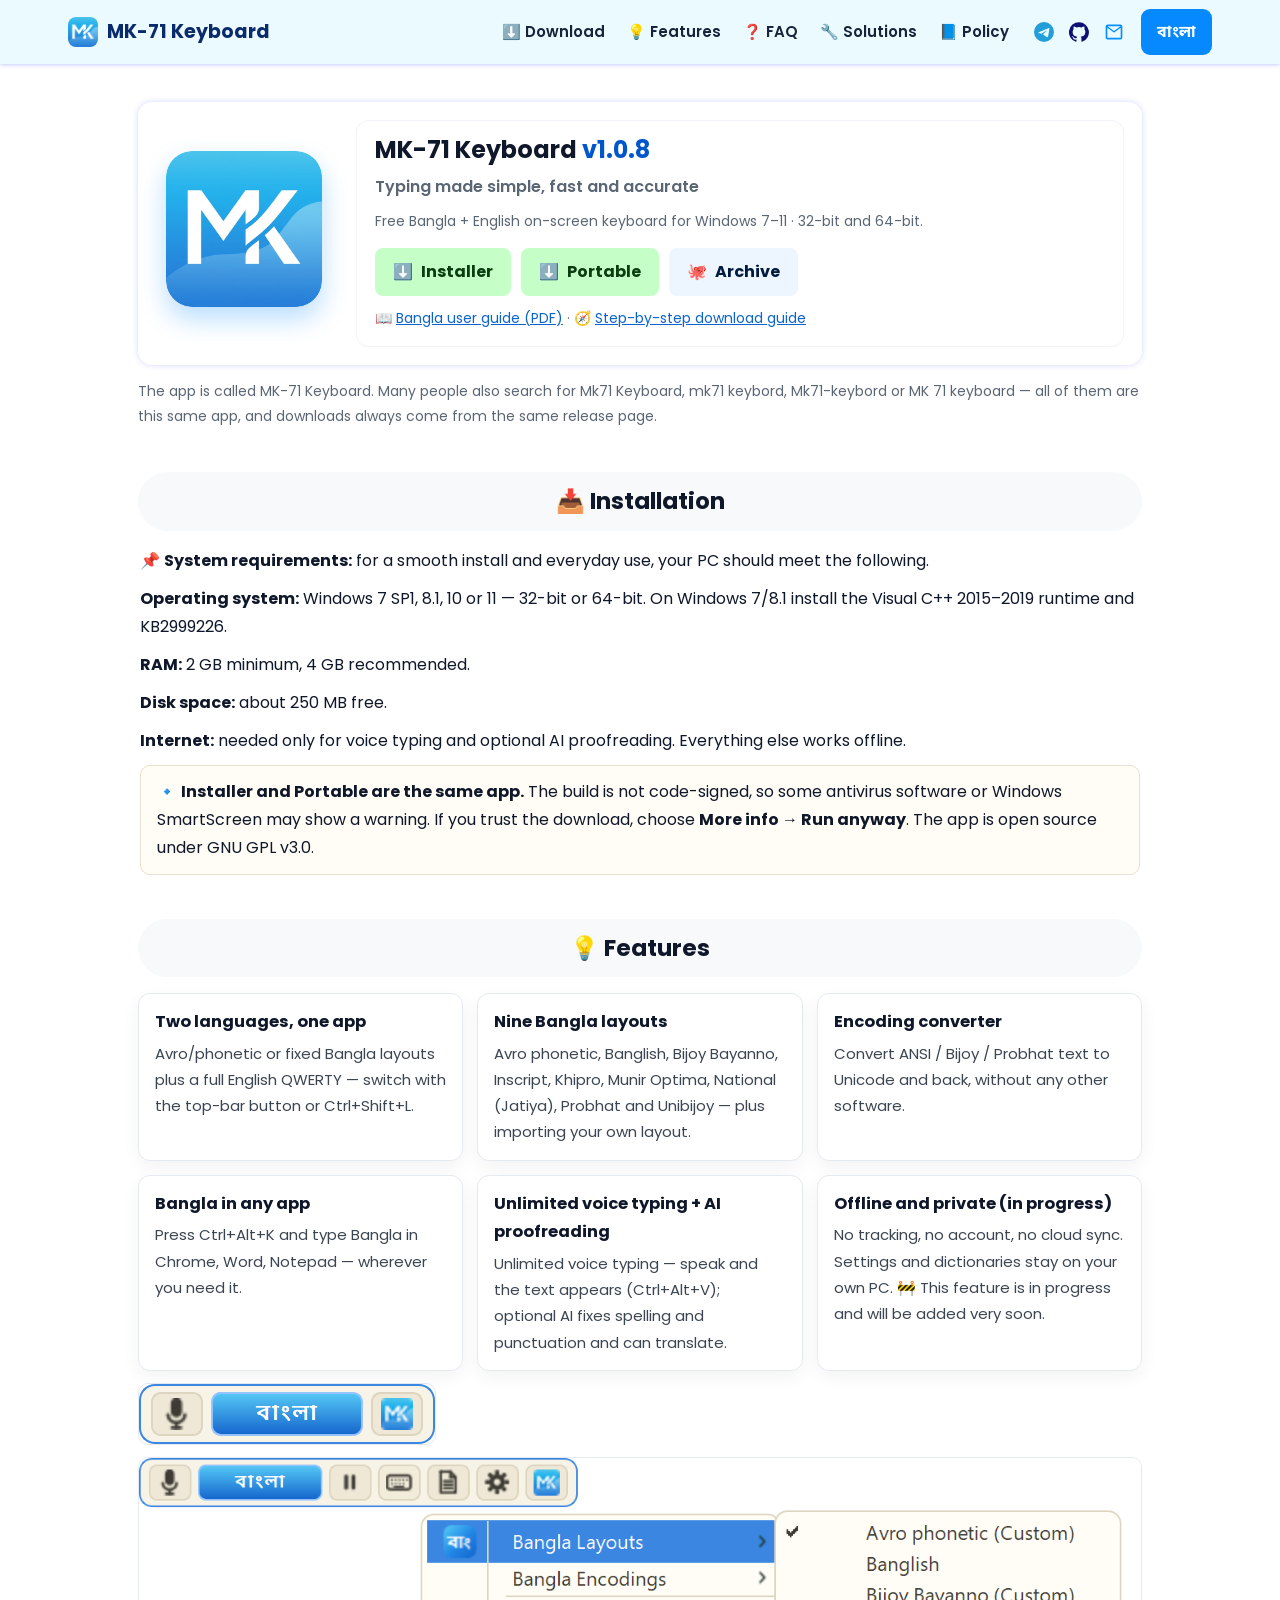
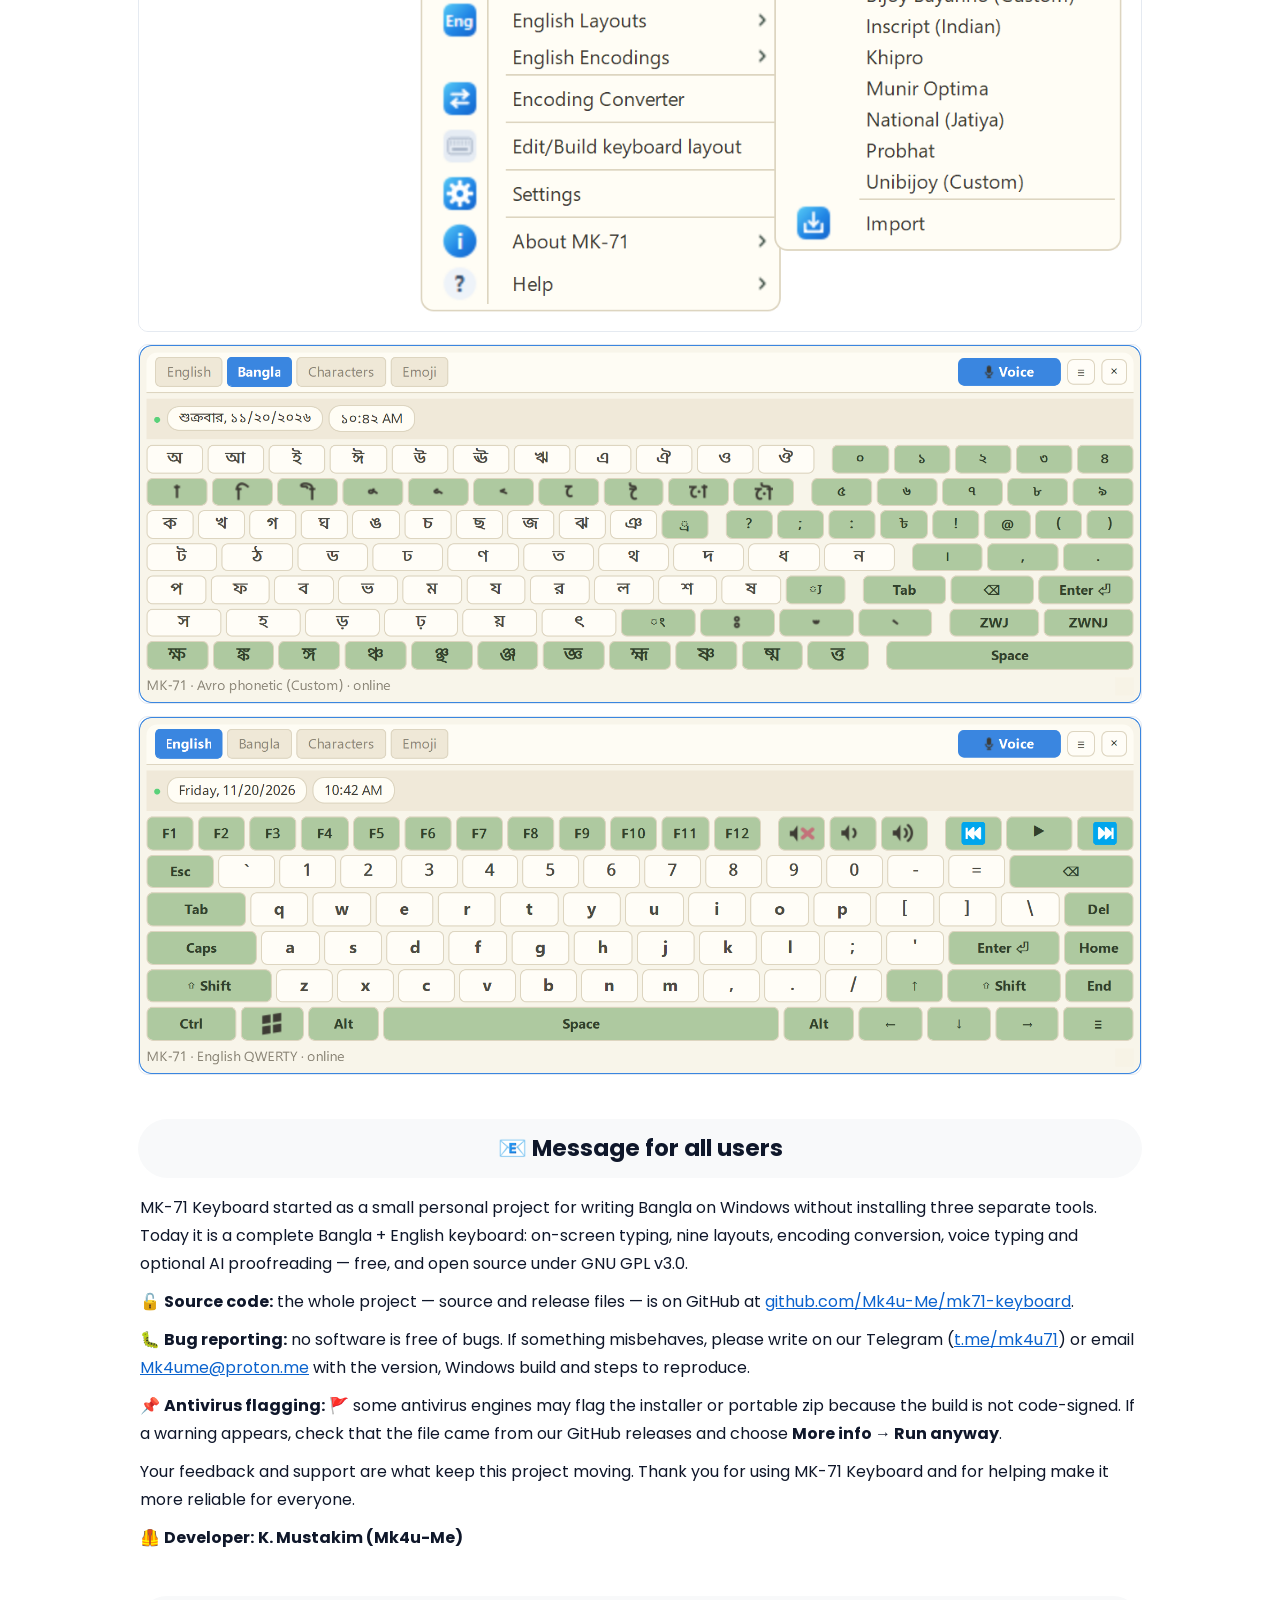
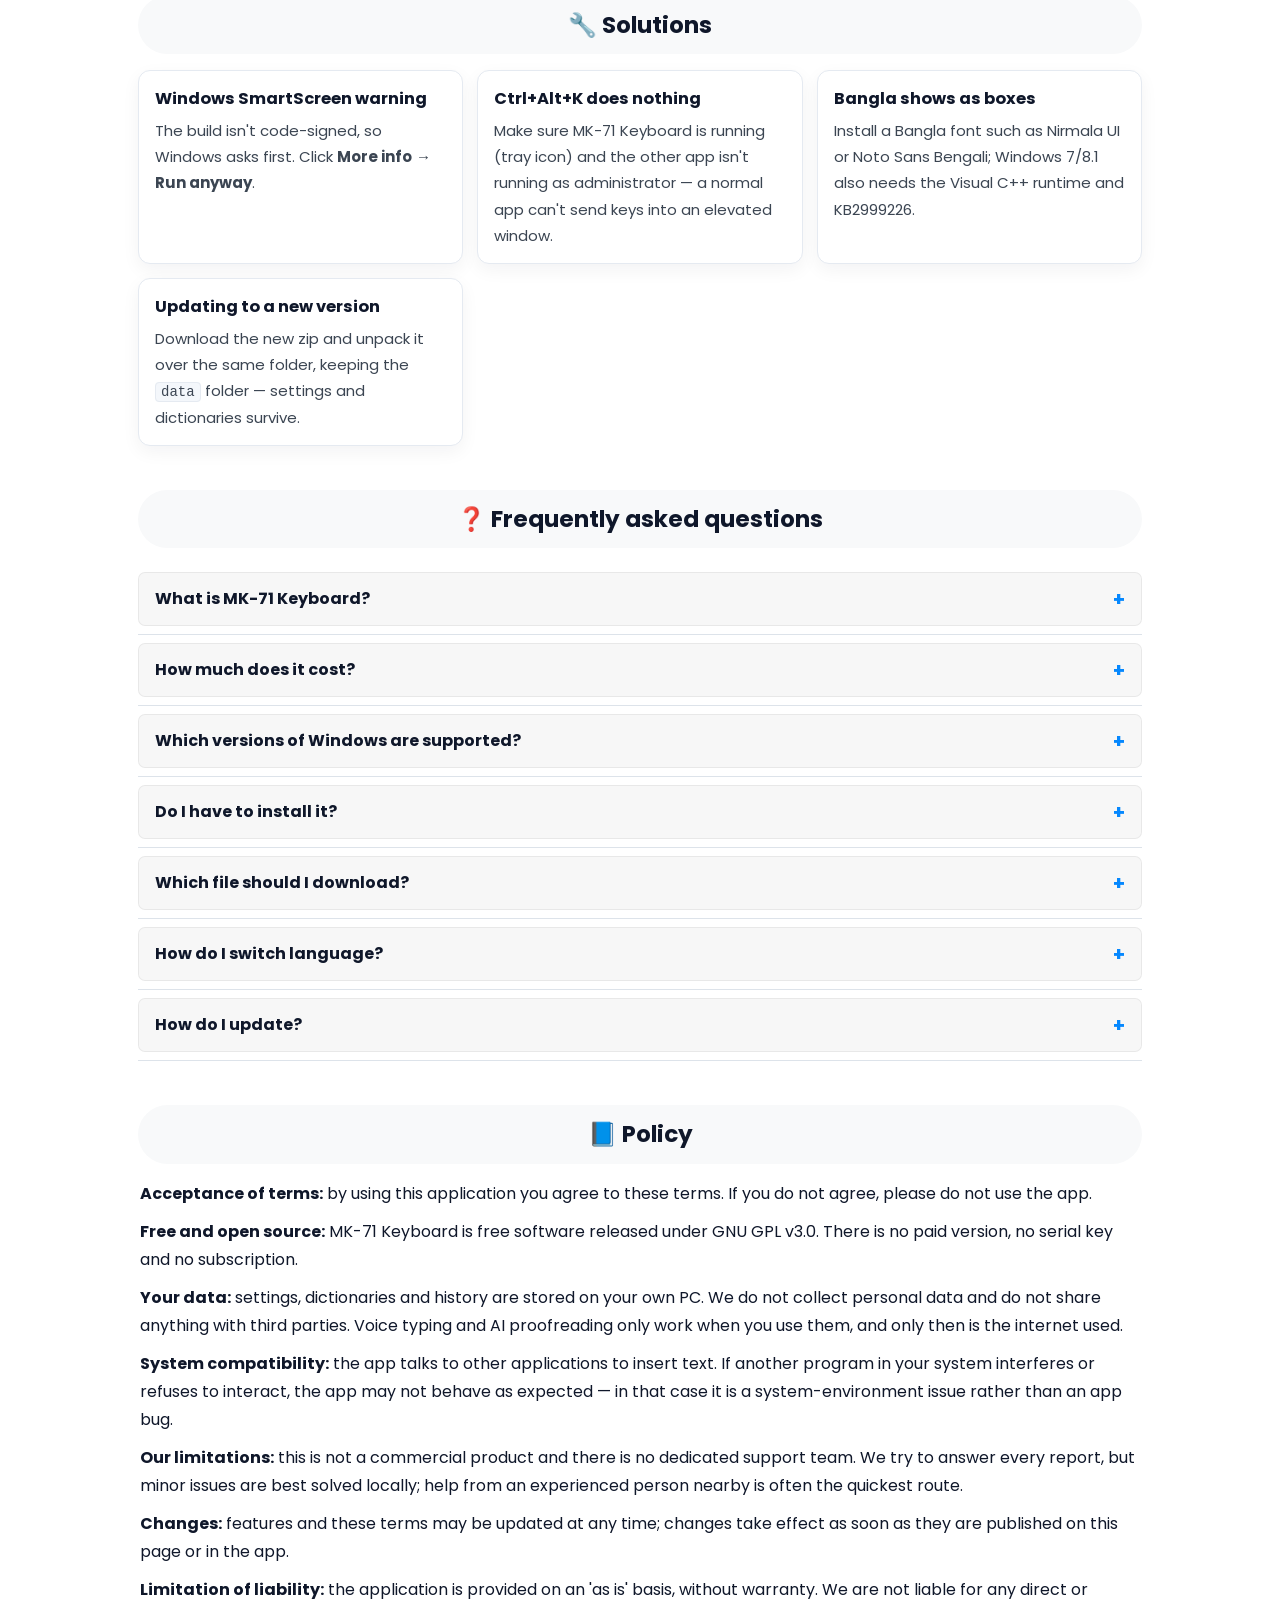
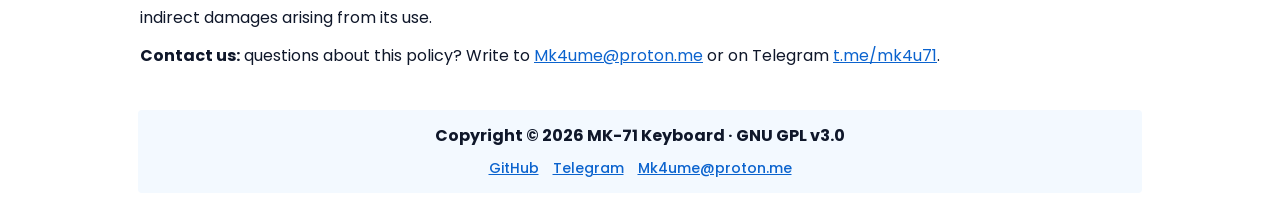
==== commit c0c59949: "Put the small top-bar screenshot on the left edge." ====
--- a/docs/index.html
+++ b/docs/index.html
@@ -177,7 +177,7 @@
   </div>
 
   <div class="shots">
-    <img src="screenshots/topbar.png" alt="MK-71 Keyboard-এর টপ বার — মাইক, বাংলা/English বাটন ও MK আইকন" width="296" height="60">
+    <img class="shot-left" src="screenshots/topbar.png" alt="MK-71 Keyboard-এর টপ বার — মাইক, বাংলা/English বাটন ও MK আইকন" width="296" height="60">
     <img src="screenshots/layouts-menu.png" alt="MK-71 Keyboard — টপ বার ও বাংলা লেআউট মেনু (Avro, Bijoy Bayanno, Probhat, Unibijoy)" width="1224" height="578">
     <img src="screenshots/keyboard-bangla.png" alt="MK-71 Keyboard — বাংলা কিবোর্ড (Avro phonetic লেআউট)" width="1872" height="668">
     <img src="screenshots/keyboard-english.png" alt="MK-71 Keyboard — English QWERTY কিবোর্ড" width="1872" height="668">
--- a/docs/style.css
+++ b/docs/style.css
@@ -243,6 +243,7 @@
 /* Screenshots are 2x captures: showing them at their own size keeps the text
    sharp, where stretching them to the column width only added blur. */
 .shots img { display: block; width: auto; max-width: 100%; height: auto; border: 1px solid var(--line); border-radius: 10px; margin: 12px auto; }
+.shots img.shot-left { margin-left: 0; }
 
 /* ---------- modal ---------- */
 .modal {
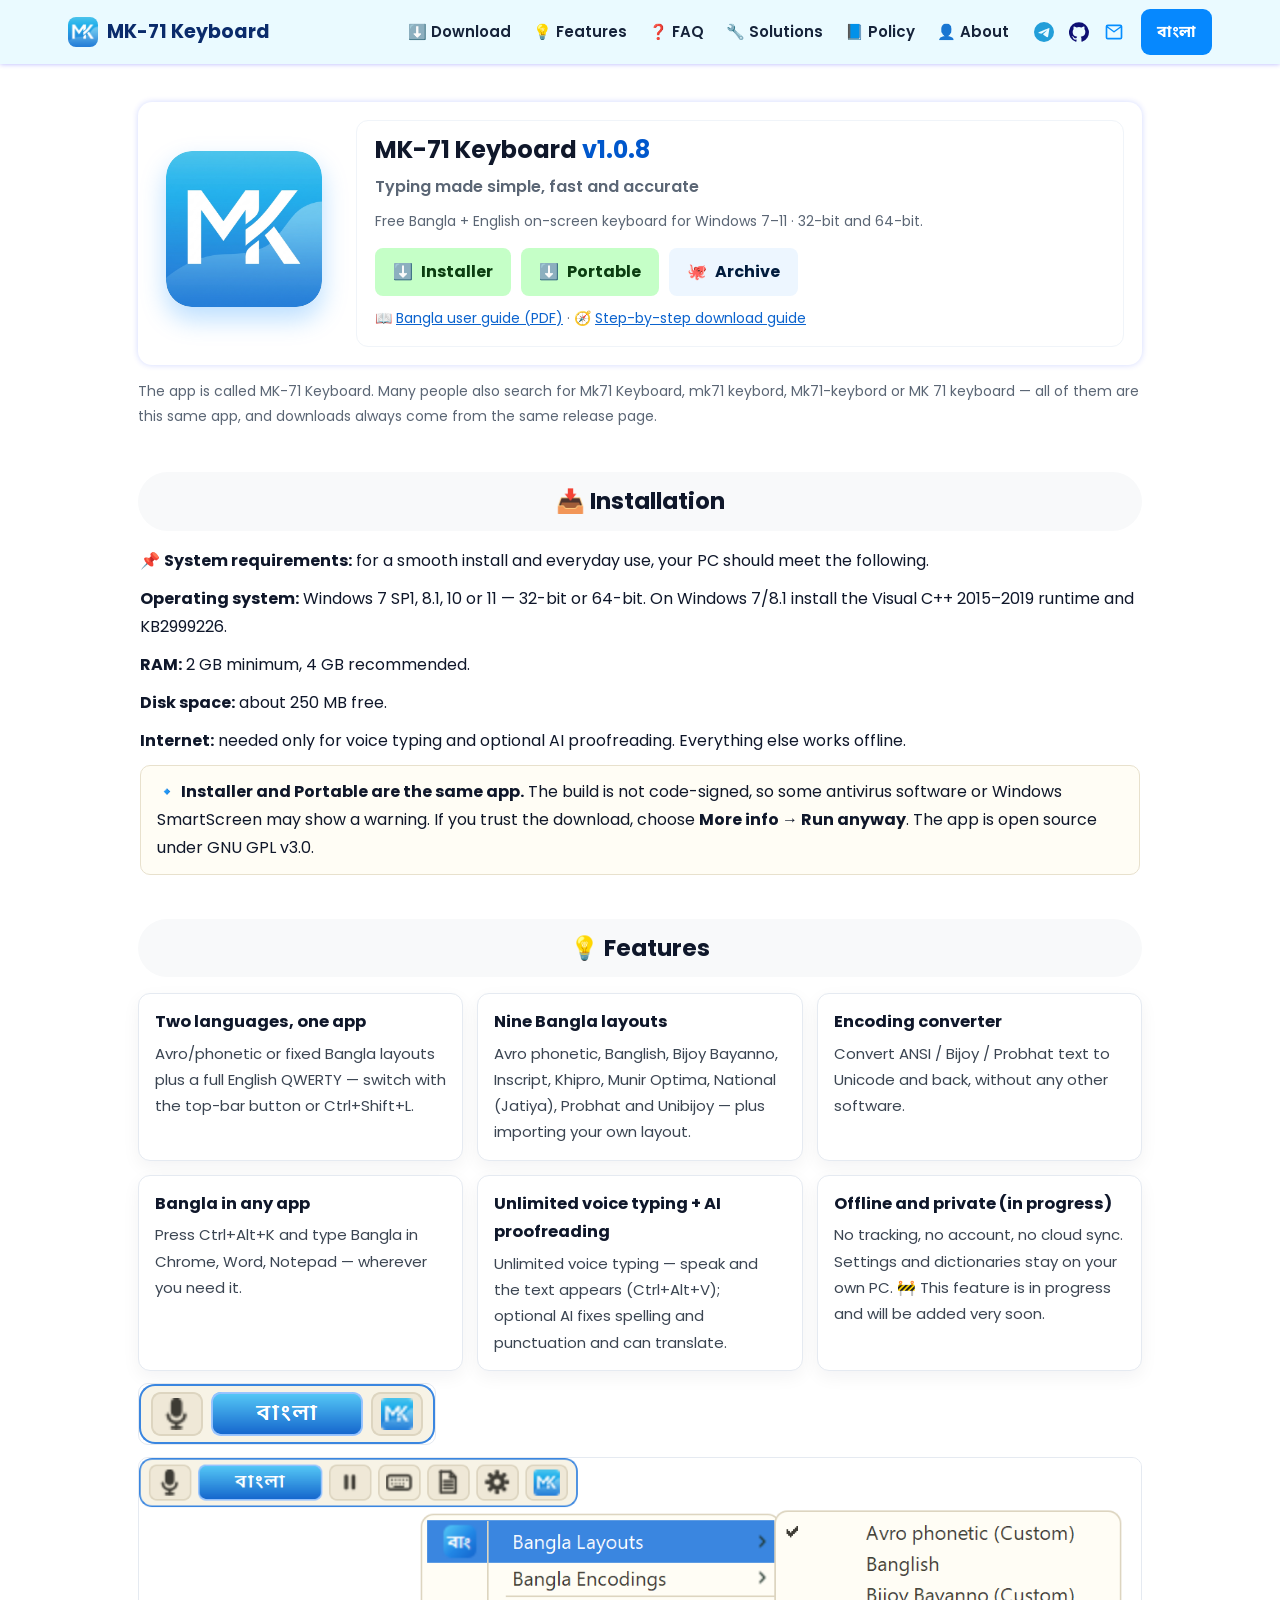
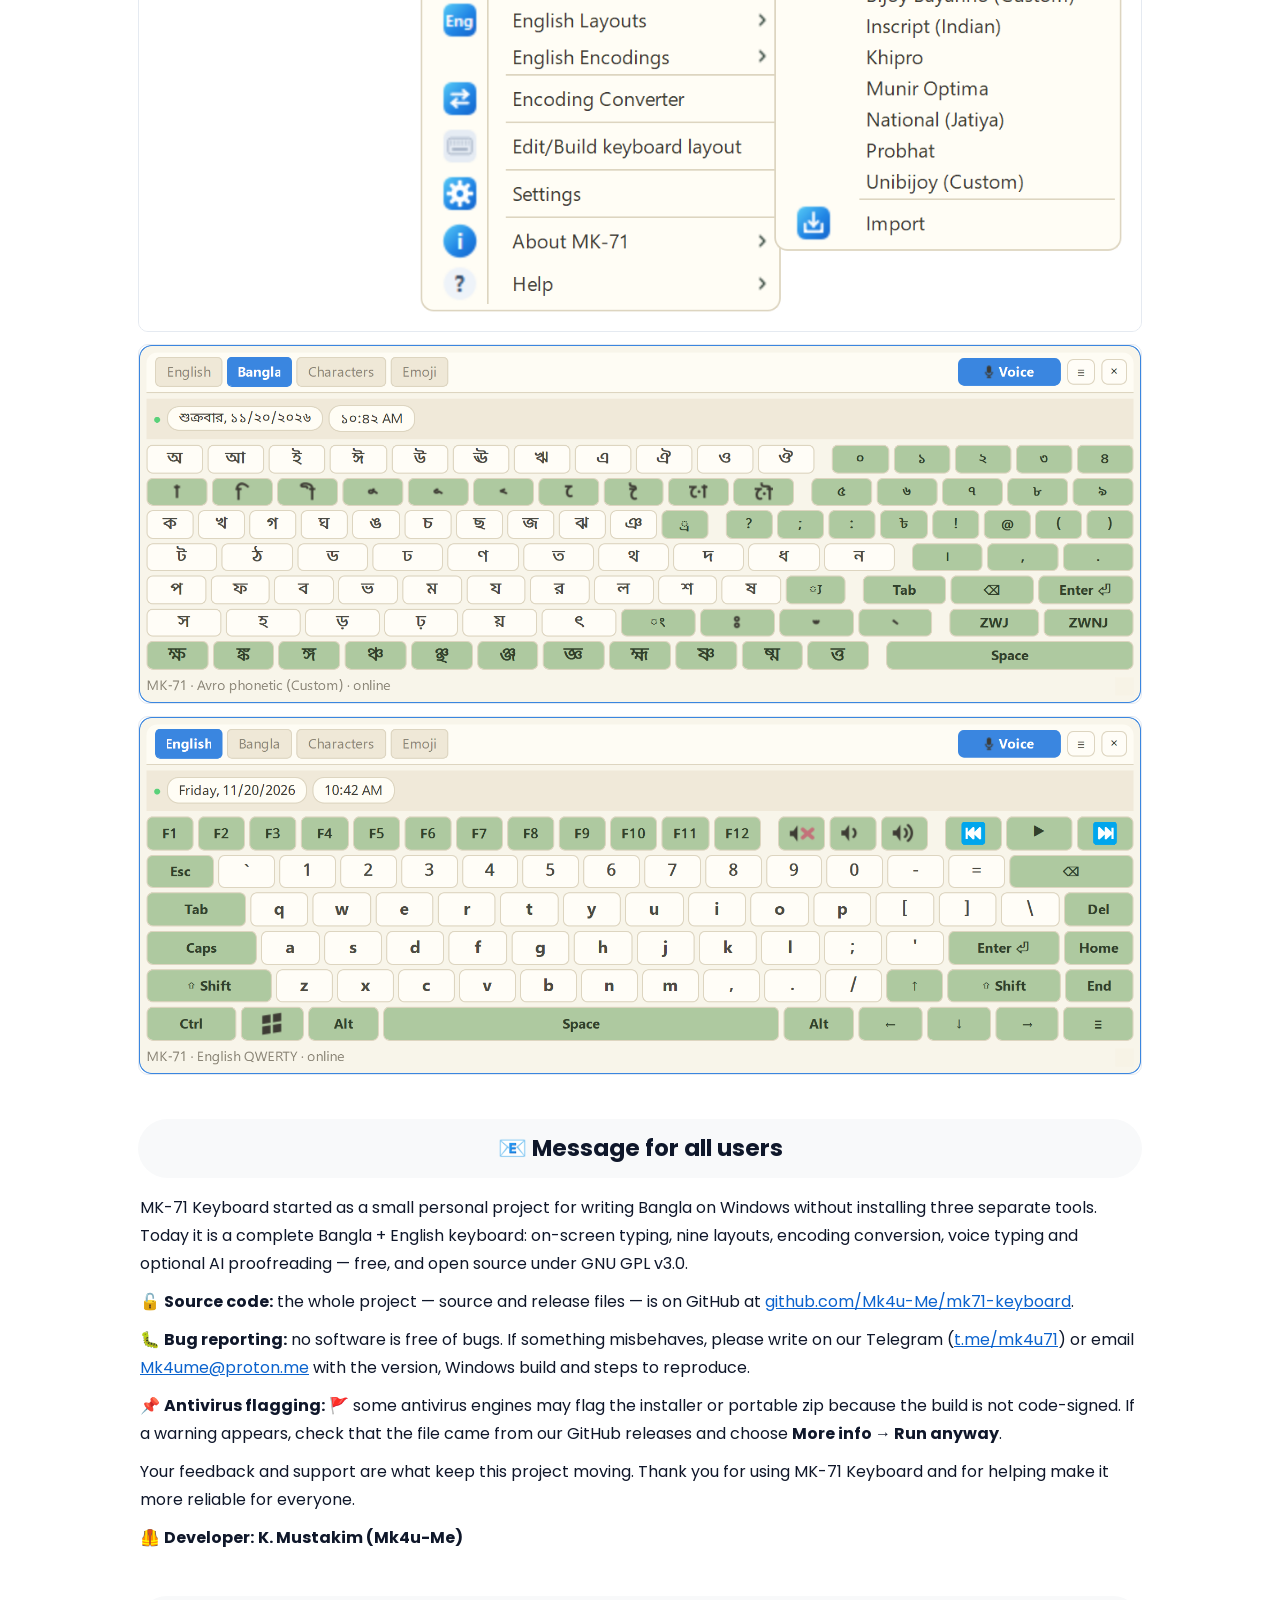
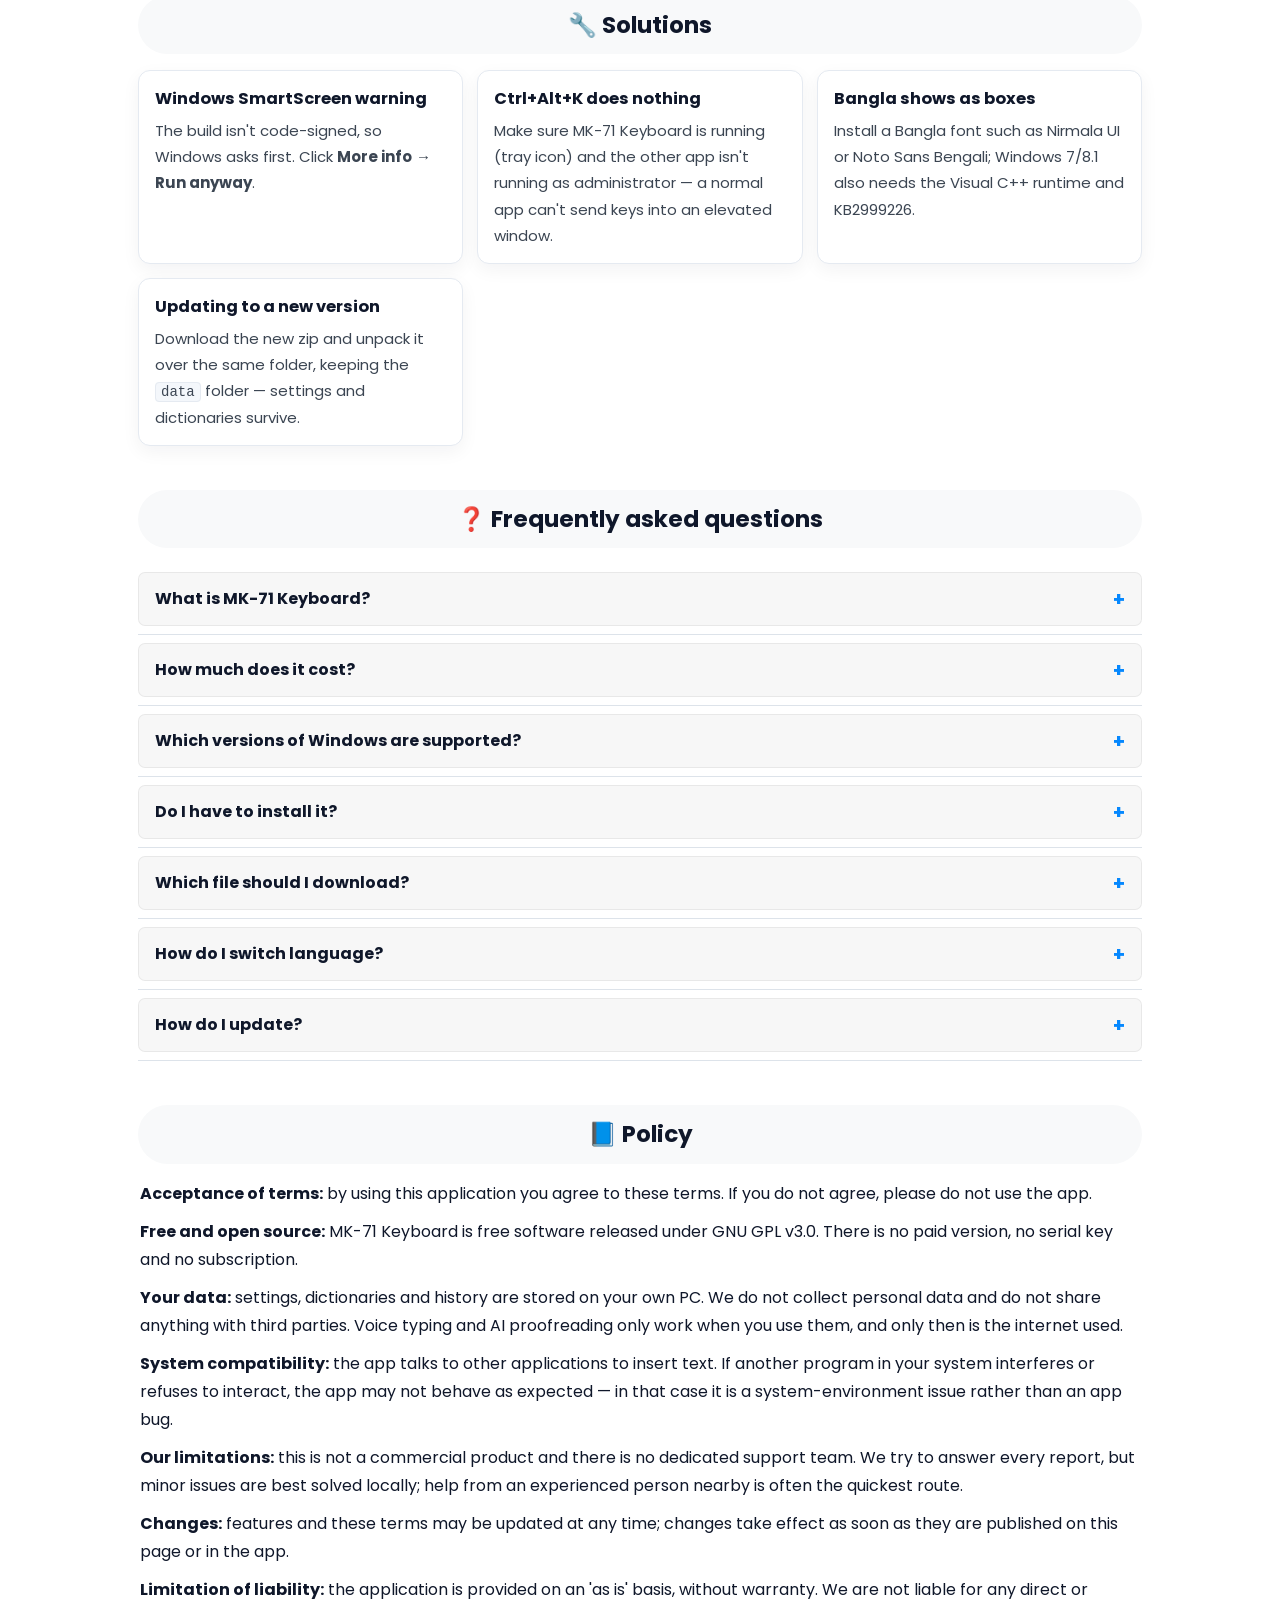
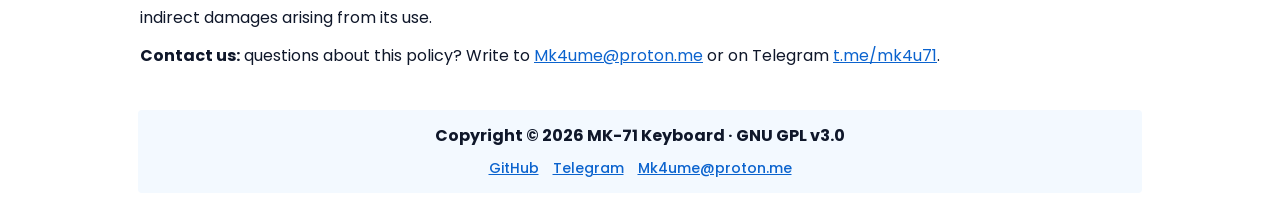
==== commit 7dc067a9: "Add the About Us page with the developer photo." ====
--- a/docs/index.html
+++ b/docs/index.html
@@ -89,7 +89,7 @@
 <link rel="preconnect" href="https://fonts.googleapis.com">
 <link rel="preconnect" href="https://fonts.gstatic.com" crossorigin>
 <link href="https://fonts.googleapis.com/css2?family=Poppins:wght@400;500;600;700&family=Noto+Sans+Bengali:wght@400;600;700&display=swap" rel="stylesheet">
-<link rel="stylesheet" href="style.css">
+<link rel="stylesheet" href="style.css?v=1.0.8">
 </head>
 <body>
 
@@ -105,6 +105,7 @@
       <li><a href="#faq" data-en="❓ FAQ">❓ প্রশ্ন</a></li>
       <li><a href="#solutions" data-en="🔧 Solutions">🔧 সমাধান</a></li>
       <li><a href="#policy" data-en="📘 Policy">📘 নীতি</a></li>
+      <li><a href="about.html" data-en="👤 About">👤 আমাদের সম্পর্কে</a></li>
       <li class="socials">
         <a href="https://t.me/mk4u71" target="_blank" rel="noopener" aria-label="Telegram" title="Telegram"><svg viewBox="0 0 24 24" style="fill:#229ED9" aria-hidden="true"><path d="M12 0a12 12 0 1 0 0 24 12 12 0 0 0 0-24zm5.9 7.2c.1 0 .3 0 .5.2.2.1.2.3.2.5l-.2.5-1.4 8.6c-.2.9-.5 1.2-.8 1.2-.7.1-1.2-.5-1.9-.9-1.1-.7-1.7-1.1-2.7-1.8-1.2-.8-.4-1.2.3-1.9.2-.2 3.2-3 3.3-3.2v-.2c0-.1-.2-.1-.2 0-.1 0-1.8 1.1-5.1 3.3-.5.3-.9.5-1.3.5-.4 0-1.3-.2-1.9-.4-.8-.2-1.4-.4-1.3-.8 0-.2.3-.4.9-.7 3.5-1.5 5.8-2.5 7-3 3.3-1.4 4-1.6 4.5-1.6z"/></svg></a>
         <a href="https://github.com/Mk4u-Me/mk71-keyboard" target="_blank" rel="noopener" aria-label="GitHub" title="GitHub"><svg viewBox="0 0 24 24" style="fill:#0e0f73" aria-hidden="true"><path d="M12 .3a12 12 0 0 0-3.8 23.4c.6.1.8-.3.8-.6v-2c-3.3.7-4-1.6-4-1.6-.5-1.4-1.3-1.8-1.3-1.8-1.1-.7.1-.7.1-.7 1.2.1 1.8 1.2 1.8 1.2 1.1 1.8 2.8 1.3 3.5 1 .1-.8.4-1.3.8-1.6-2.7-.3-5.5-1.3-5.5-5.9 0-1.3.5-2.4 1.2-3.2-.1-.3-.5-1.5.1-3.2 0 0 1-.3 3.3 1.2a11.5 11.5 0 0 1 6 0c2.3-1.5 3.3-1.2 3.3-1.2.6 1.7.2 2.9.1 3.2.8.8 1.2 1.9 1.2 3.2 0 4.6-2.8 5.6-5.5 5.9.4.4.8 1.1.8 2.2v3.3c0 .3.2.7.8.6A12 12 0 0 0 12 .3z"/></svg></a>
--- a/docs/style.css
+++ b/docs/style.css
@@ -243,7 +243,7 @@
 /* Screenshots are 2x captures: showing them at their own size keeps the text
    sharp, where stretching them to the column width only added blur. */
 .shots img { display: block; width: auto; max-width: 100%; height: auto; border: 1px solid var(--line); border-radius: 10px; margin: 12px auto; }
-.shots img.shot-left { margin-left: 0; }
+.shots img.shot-left { margin: 12px 0; }
 
 /* ---------- modal ---------- */
 .modal {
@@ -318,3 +318,147 @@
   .hero-logo { flex: 0 0 auto; }
   .sec { font-size: 1.25rem; }
 }
+
+/* ---------- about page ---------- */
+body.about {
+  background:
+    radial-gradient(620px 380px at 88% 4%, rgba(6, 136, 254, .10), transparent 70%),
+    radial-gradient(520px 360px at 4% 22%, rgba(6, 136, 254, .08), transparent 72%),
+    linear-gradient(180deg, #f6fbff, #eff8ff 45%, #fff);
+}
+.about-page { max-width: 1280px; }
+.about-head { text-align: center; margin: 30px 0 24px; }
+.about-head h1 {
+  display: flex;
+  align-items: center;
+  justify-content: center;
+  gap: 20px;
+  margin: 0;
+  font-size: 2.6rem;
+  line-height: 1.25;
+  color: #1d4ed8;
+}
+.about-head h1::before,
+.about-head h1::after {
+  content: "";
+  height: 3px;
+  width: 150px;
+  border-radius: 3px;
+  background: linear-gradient(90deg, transparent, #7fb6f2);
+  flex: 1 1 auto;
+  max-width: 170px;
+}
+.about-head h1::after { background: linear-gradient(90deg, #7fb6f2, transparent); }
+.about-head p { margin: 6px 0 0; color: #4b6b8a; font-size: 1.05rem; }
+
+.about-card {
+  display: grid;
+  grid-template-columns: 320px minmax(0, 1fr) 300px;
+  gap: 26px;
+  align-items: start;
+  padding: 22px;
+  background: #fff;
+  border: 1px solid #dbe8f7;
+  border-radius: 20px;
+  box-shadow: 0 18px 46px rgba(6, 136, 254, .12);
+}
+.about-photo {
+  border: 2px solid #b9dcff;
+  border-radius: 16px;
+  overflow: hidden;
+  background: var(--softblue);
+  box-shadow: 0 10px 24px rgba(6, 136, 254, .16);
+}
+.about-photo img { display: block; width: 100%; height: auto; object-fit: cover; }
+.about-body h2 { margin: 2px 0 10px; font-size: 1.65rem; line-height: 1.35; color: #0b2b6b; }
+.about-body h2 .hl { color: var(--blue); }
+.about-body h3 { margin: 18px 0 8px; font-size: 1.3rem; color: #0b2b6b; }
+.about-body p { margin: 0 0 10px; }
+.voice-pill {
+  display: inline-flex;
+  align-items: center;
+  gap: 8px;
+  padding: 4px 14px;
+  border-radius: 12px;
+  border: 1px solid #b9dcff;
+  background: linear-gradient(180deg, #eaf5ff, #d7e9ff);
+  color: #0b57b8;
+  font-weight: 700;
+  box-shadow: 0 2px 6px rgba(6, 136, 254, .14);
+}
+.mission {
+  padding: 16px 18px;
+  border-radius: 16px;
+  border: 1px solid #cfe4ff;
+  background: linear-gradient(180deg, #e9f4ff, #dbeaff);
+}
+.mission h3 { margin: 0 0 10px; font-size: 1.2rem; color: #1d4ed8; display: flex; align-items: center; gap: 8px; }
+.mission p { margin: 0; font-size: .95rem; color: #33415c; }
+
+.thanks {
+  display: flex;
+  align-items: center;
+  gap: 22px;
+  margin-top: 20px;
+  padding: 18px 24px;
+  border-radius: 18px;
+  border: 1px solid #cfe4ff;
+  background: linear-gradient(90deg, #e9f4ff, #dcecff);
+  box-shadow: 0 10px 28px rgba(6, 136, 254, .10);
+}
+.thanks-icon { font-size: 2.6rem; line-height: 1; }
+.thanks h2 { margin: 0 0 4px; font-size: 1.5rem; color: #1d4ed8; }
+.thanks p { margin: 0; font-size: .95rem; }
+.sign { margin-left: auto; text-align: right; }
+.sign .sig {
+  display: block;
+  font-family: "Segoe Script", "Brush Script MT", cursive;
+  font-size: 1.7rem;
+  line-height: 1.3;
+  white-space: nowrap;
+  color: #0b3fa0;
+}
+.sign small { display: block; font-weight: 700; font-size: .85rem; color: #16233a; white-space: nowrap; }
+
+.contact-strip {
+  display: flex;
+  align-items: center;
+  gap: 16px;
+  flex-wrap: wrap;
+  margin: 16px 0 26px;
+  padding: 12px 22px;
+  border-radius: 16px;
+  border: 1px solid #dbe8f7;
+  background: #fff;
+  box-shadow: 0 10px 30px rgba(6, 136, 254, .08);
+}
+.contact-strip a { display: inline-flex; align-items: center; gap: 9px; font-weight: 600; color: #16233a; text-decoration: none; }
+.contact-strip a:hover { color: var(--blue-deep); }
+.contact-strip .sep { width: 1px; height: 26px; background: #dbe8f7; }
+.contact-strip .connect {
+  margin-left: auto;
+  padding: 10px 22px;
+  border-radius: 30px;
+  background: var(--blue);
+  color: #fff;
+  font-weight: 700;
+  box-shadow: 0 8px 18px rgba(6, 136, 254, .28);
+}
+.contact-strip .connect:hover { background: var(--blue-deep); color: #fff; }
+
+@media (max-width: 1000px) {
+  .about-card { grid-template-columns: 260px minmax(0, 1fr); }
+  .mission { grid-column: 1 / -1; }
+}
+@media (max-width: 760px) {
+  .about-head h1 { font-size: 2rem; }
+  .about-head h1::before, .about-head h1::after { max-width: 48px; }
+  .about-card { grid-template-columns: 1fr; padding: 18px; }
+  .about-photo { max-width: 260px; }
+  .about-body h2 { font-size: 1.45rem; }
+  .thanks { flex-direction: column; align-items: flex-start; gap: 12px; }
+  .sign { margin-left: 0; text-align: left; }
+  .contact-strip { flex-direction: column; align-items: flex-start; }
+  .contact-strip .sep { display: none; }
+  .contact-strip .connect { margin-left: 0; }
+}
